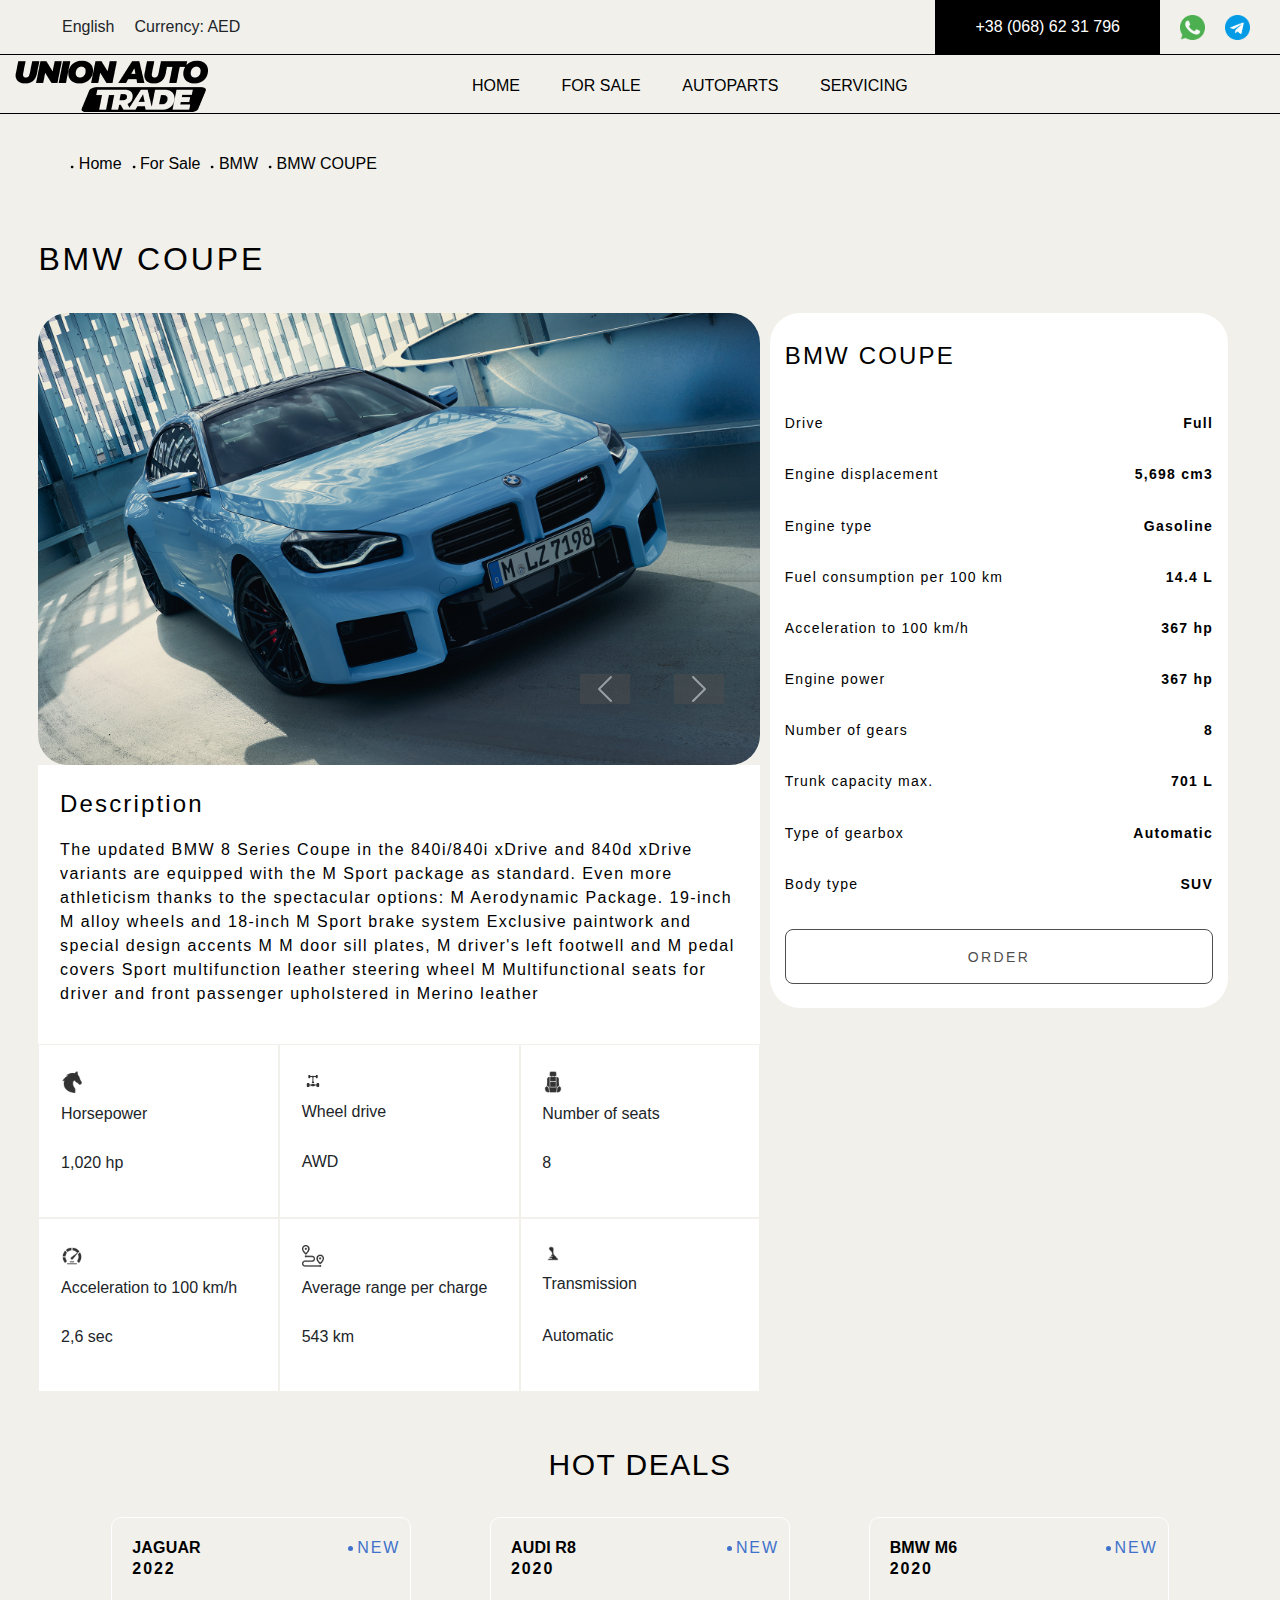
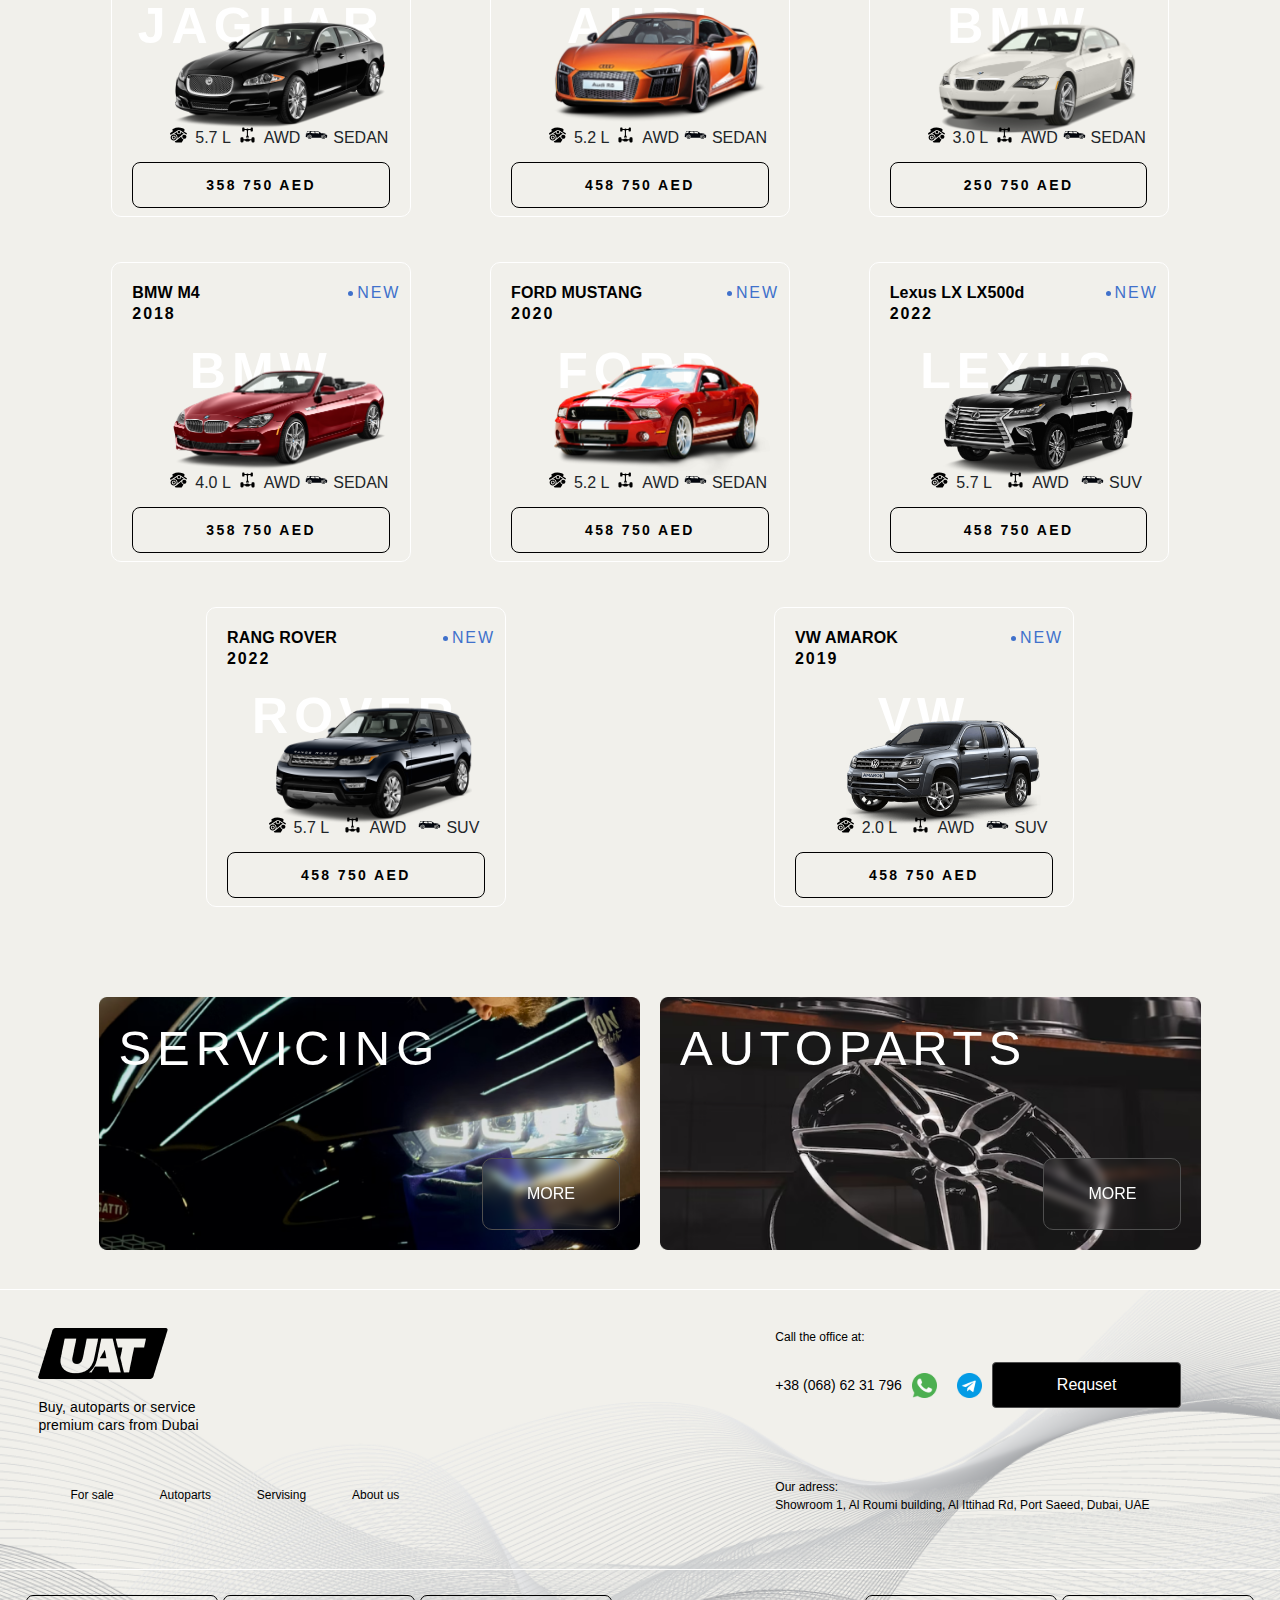
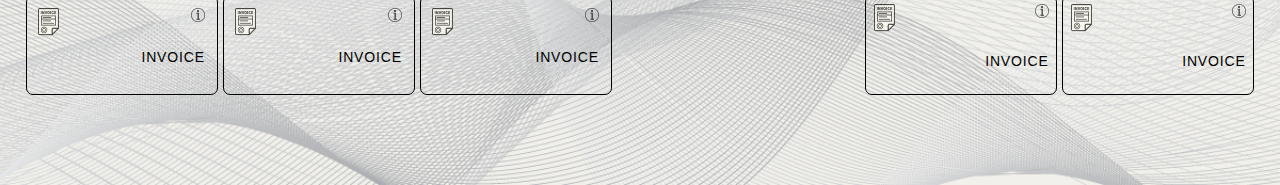
==== bmw.html @ 7f2b068b "app" ====
<!DOCTYPE html>
<html lang="en">
  <head>
    <meta charset="UTF-8" />
    <meta name="viewport" content="width=device-width, initial-scale=1.0" />
    <title>Document</title>
    <link rel="stylesheet" href="./css/main.css" />
    <link rel="stylesheet" href="./bootstrap-5.0.2-dist/css/bootstrap.css" />
  </head>
  <body class="body_main">
    <header class="header">
      <div class="header_custom">
        <ul class="header_custom_nav">
          <li class="header_custom_item">English</li>
          <li class="header_custom_item">Currency: AED</li>
        </ul>
        <div class="header_custom_contact">
          <p class="custom_contact_number">+38 (068) 62 31 796</p>

          <img
            class="header_logo_whatsap"
            src="./image/main_baner/whatsapp_icon.svg"
            alt="WhatsAPP_logo"
          />
          <img
            class="header_logo_telegram"
            src="./image/main_baner/telegram_icon.svg"
            alt="Telegram_logo"
          />
        </div>
      </div>
      <div class="header_page">
        <nav class="navbar navbar-expand-lg navbar-light">
          <div class="container-fluid">
            <button
              class="navbar-toggler"
              type="button"
              data-bs-toggle="collapse"
              data-bs-target="#navbarTogglerDemo03"
              aria-controls="navbarTogglerDemo03"
              aria-expanded="false"
              aria-label="Переключатель навигации"
            >
              <span class="navbar-toggler-icon"></span>
            </button>
            <a class="navbar-brand" href="#"
              ><img src="./image/header_second/uat trade 2 3.png" alt=""
            /></a>
            <div class="collapse navbar-collapse" id="navbarTogglerDemo03">
              <ul class="navbar-nav me-auto mb-2 mb-lg-0">
                <li class="nav-item">
                  <a class="nav-link" href="./index.html">HOME</a>
                </li>
                <li class="nav-item">
                  <a class="nav-link" href="./for_sale.html">FOR SALE</a>
                </li>
                <li class="nav-item">
                  <a class="nav-link" href="./car_parts.html">AUTOPARTS</a>
                </li>
                <li class="nav-item">
                  <a class="nav-link" href="./servising.html">SERVICING</a>
                </li>
              </ul>
            </div>
          </div>
        </nav>
      </div>
    </header>
    <main class="main_goods_card">
      <section class="goods_card">
        <ul class="goods_card_nav">
          <li class="goods_card_nav_item">
            <a class="goods_card_nav_link" href="./index.html">Home</a>
          </li>
          <li class="goods_card_nav_item">
            <a class="goods_card_nav_link" href="./for_sale.html">For Sale</a>
          </li>
          <li class="goods_card_nav_item">
            <a class="goods_card_nav_link" href="./bmw.html">BMW</a>
          </li>
          <li class="goods_card_nav_item">
            <a class="goods_card_nav_link" href="./bmw.html">BMW COUPE</a>
          </li>
        </ul>
        <p class="goods_card_title">BMW COUPE</p>

        <div class="goods_card_box">
          <div class="goods_card_car">
            <div>
              <div
                id="carouselExampleFade"
                class="carousel slide carousel-fade"
                data-bs-ride="carousel"
              >
                <div class="carousel-inner">
                  <div class="carousel-item active">
                    <img
                      src="./image/second_page/bmw1.jpg"
                      class="d-block w-100 r-30"
                      alt="..."
                    />
                  </div>
                  <div class="carousel-item">
                    <img
                      src="./image/second_page/bmw2.jpg"
                      class="d-block w-100 r-30"
                      alt="..."
                    />
                  </div>
                  <div class="carousel-item">
                    <img
                      src="./image/second_page/bmw3.jpg"
                      class="d-block w-100 r-30"
                      alt="..."
                    />
                  </div>
                </div>
                <button
                  class="carousel-control-prev"
                  type="button"
                  data-bs-target="#carouselExampleFade"
                  data-bs-slide="prev"
                >
                  <span
                    class="carousel-control-prev-icon"
                    aria-hidden="true"
                  ></span>
                  <span class="visually-hidden">Предыдущий</span>
                </button>
                <button
                  class="carousel-control-next"
                  type="button"
                  data-bs-target="#carouselExampleFade"
                  data-bs-slide="next"
                >
                  <span
                    class="carousel-control-next-icon"
                    aria-hidden="true"
                  ></span>
                  <span class="visually-hidden">Следующий</span>
                </button>
              </div>
              <!--  -->
              <!--  -->
              <!-- <img
                class="car_baner"
                src="./image/second_page/lexus_sec_pege.png"
                alt="" -->

              <!--  -->
              <!--  -->
            </div>

            <div class="car_baner_box">
              <div class="car_box_description">
                <p class="car_box_title">Description</p>
                <p class="car_box_text">
                  The updated BMW 8 Series Coupe in the 840i/840i xDrive and
                  840d xDrive variants are equipped with the M Sport package as
                  standard. Even more athleticism thanks to the spectacular
                  options: M Aerodynamic Package. 19-inch M alloy wheels and
                  18-inch M Sport brake system Exclusive paintwork and special
                  design accents M M door sill plates, M driver's left footwell
                  and M pedal covers Sport multifunction leather steering wheel
                  M Multifunctional seats for driver and front passenger
                  upholstered in Merino leather
                </p>
              </div>
              <div class="car_box_characteristic">
                <div class="car_box_item">
                  <img
                    class="box_item_symbol"
                    src="./image/second_page/1.svg"
                    alt=""
                  />
                  <p class="box_item_title">Horsepower</p>
                  <p class="box_item_value">1,020 hp</p>
                </div>
                <div class="car_box_item">
                  <img
                    class="box_item_symbol"
                    src="./image/second_page/6.svg"
                    alt=""
                  />
                  <p class="box_item_title">Wheel drive</p>
                  <p class="box_item_value">AWD</p>
                </div>
                <div class="car_box_item">
                  <img
                    class="box_item_symbol"
                    src="./image/second_page/2.svg"
                    alt=""
                  />
                  <p class="box_item_title">Number of seats</p>
                  <p class="box_item_value">8</p>
                </div>
                <div class="car_box_item">
                  <img
                    class="box_item_symbol"
                    src="./image/second_page/5.svg"
                    alt=""
                  />
                  <p class="box_item_title">Acceleration to 100 km/h</p>
                  <p class="box_item_value">2,6 sec</p>
                </div>
                <div class="car_box_item">
                  <img
                    class="box_item_symbol"
                    src="./image/second_page/3.svg"
                    alt=""
                  />
                  <p class="box_item_title">Average range per charge</p>
                  <p class="box_item_value">543 km</p>
                </div>
                <div class="car_box_item">
                  <img
                    class="box_item_symbol"
                    src="./image/second_page/4.svg"
                    alt=""
                  />
                  <p class="box_item_title">Transmission</p>
                  <p class="box_item_value">Automatic</p>
                </div>
              </div>
            </div>
          </div>
          <div class="card_car_char_list">
            <p class="char_list_title">BMW COUPE</p>
            <div class="char_list_value">
              <p class="value_title">Drive<span class="value_q">Full</span></p>
              <p class="value_title">
                Engine displacement<span class="value_q">5,698 cm3</span>
              </p>
              <p class="value_title">
                Engine type<span class="value_q">Gasoline</span>
              </p>
              <p class="value_title">
                Fuel consumption per 100 km<span class="value_q">14.4 L</span>
              </p>
              <p class="value_title">
                Acceleration to 100 km/h<span class="value_q">367 hp</span>
              </p>
              <p class="value_title">
                Engine power<span class="value_q">367 hp</span>
              </p>
              <p class="value_title">
                Number of gears<span class="value_q">8</span>
              </p>
              <p class="value_title">
                Trunk capacity max.<span class="value_q">701 L</span>
              </p>
              <p class="value_title">
                Type of gearbox<span class="value_q">Automatic </span>
              </p>
              <p class="value_title">
                Body type<span class="value_q">SUV</span>
              </p>
            </div>
            <a class="char_list_btn" href="">ORDER</a>
          </div>
        </div>
      </section>
      <section name="hot_deals" class="hot_deals">
        <p class="hot_deals_title">HOT DEALS</p>
        <div class="hot_deals_box">
          <!--  -->
          <div class="hot_deals_card">
            <p class="hot_deals_card_title">JAGUAR</p>
            <p class="hot_deals_card_year">2022</p>
            <p class="hot_deals_card_brand">JAGUAR</p>
            <img
              class="hot_deals_img"
              src="./image/hot_deals/jaguar.png"
              alt=""
            />
            <ul class="hot_deals_char">
              <li class="hot_deals_char_item1">5.7 L</li>
              <li class="hot_deals_char_item2">AWD</li>
              <li class="hot_deals_char_item3">SEDAN</li>
            </ul>
            <a class="hot_deals_btn" href="">358 750 AED</a>

            <div class="hot_deals_condition">
              <img
                class="hot_deals_cond_logo"
                src="./image/hot_deals/logo.svg"
                alt=""
              />
              <p class="hot_deals_cond_title">NEW</p>
            </div>
          </div>
          <!--  -->
          <div class="hot_deals_card">
            <p class="hot_deals_card_title">AUDI R8</p>
            <p class="hot_deals_card_year">2020</p>
            <p class="hot_deals_card_brand">AUDI</p>
            <img
              class="hot_deals_img"
              src="./image/hot_deals/audi-r8.png"
              alt=""
            />
            <ul class="hot_deals_char">
              <li class="hot_deals_char_item1">5.2 L</li>
              <li class="hot_deals_char_item2">AWD</li>
              <li class="hot_deals_char_item3">SEDAN</li>
            </ul>
            <a class="hot_deals_btn" href="./card_audi.html">458 750 AED</a>

            <div class="hot_deals_condition">
              <img
                class="hot_deals_cond_logo"
                src="./image/hot_deals/logo.svg"
                alt=""
              />
              <p class="hot_deals_cond_title">NEW</p>
            </div>
          </div>
          <!--  -->
          <div class="hot_deals_card">
            <p class="hot_deals_card_title">BMW M6</p>
            <p class="hot_deals_card_year">2020</p>
            <p class="hot_deals_card_brand">BMW</p>
            <img
              class="hot_deals_img"
              src="./image/hot_deals/BMW-6.png"
              alt=""
            />
            <ul class="hot_deals_char">
              <li class="hot_deals_char_item1">3.0 L</li>
              <li class="hot_deals_char_item2">AWD</li>
              <li class="hot_deals_char_item3">SEDAN</li>
            </ul>
            <a class="hot_deals_btn" href="">250 750 AED</a>

            <div class="hot_deals_condition">
              <img
                class="hot_deals_cond_logo"
                src="./image/hot_deals/logo.svg"
                alt=""
              />
              <p class="hot_deals_cond_title">NEW</p>
            </div>
          </div>
          <!--  -->
          <div class="hot_deals_card">
            <p class="hot_deals_card_title">BMW M4</p>
            <p class="hot_deals_card_year">2018</p>
            <p class="hot_deals_card_brand">BMW</p>
            <img
              class="hot_deals_img"
              src="./image/hot_deals/BMW m4.png"
              alt=""
            />
            <ul class="hot_deals_char">
              <li class="hot_deals_char_item1">4.0 L</li>
              <li class="hot_deals_char_item2">AWD</li>
              <li class="hot_deals_char_item3">SEDAN</li>
            </ul>
            <a class="hot_deals_btn" href="">358 750 AED</a>

            <div class="hot_deals_condition">
              <img
                class="hot_deals_cond_logo"
                src="./image/hot_deals/logo.svg"
                alt=""
              />
              <p class="hot_deals_cond_title">NEW</p>
            </div>
          </div>
          <!--  -->
          <div class="hot_deals_card">
            <p class="hot_deals_card_title">FORD MUSTANG</p>
            <p class="hot_deals_card_year">2020</p>
            <p class="hot_deals_card_brand">FORD</p>
            <img
              class="hot_deals_img"
              src="./image/hot_deals/MUSTANG.png"
              alt=""
            />
            <ul class="hot_deals_char">
              <li class="hot_deals_char_item1">5.2 L</li>
              <li class="hot_deals_char_item2">AWD</li>
              <li class="hot_deals_char_item3">SEDAN</li>
            </ul>
            <a class="hot_deals_btn" href="">458 750 AED</a>

            <div class="hot_deals_condition">
              <img
                class="hot_deals_cond_logo"
                src="./image/hot_deals/logo.svg"
                alt=""
              />
              <p class="hot_deals_cond_title">NEW</p>
            </div>
          </div>
          <!--  -->
          <div class="hot_deals_card">
            <p class="hot_deals_card_title">Lexus LX LX500d</p>
            <p class="hot_deals_card_year">2022</p>
            <p class="hot_deals_card_brand">LEXUS</p>
            <img
              class="hot_deals_img"
              src="./image/hot_deals/LEXUS.png"
              alt=""
            />
            <ul class="hot_deals_char">
              <li class="hot_deals_char_item1">5.7 L</li>
              <li class="hot_deals_char_item2">AWD</li>
              <li class="hot_deals_char_item3">SUV</li>
            </ul>
            <a class="hot_deals_btn" href="/card_lexus.html">458 750 AED</a>

            <div class="hot_deals_condition">
              <img
                class="hot_deals_cond_logo"
                src="./image/hot_deals/logo.svg"
                alt=""
              />
              <p class="hot_deals_cond_title">NEW</p>
            </div>
          </div>
          <!--  -->
          <div class="hot_deals_card">
            <p class="hot_deals_card_title">RANG ROVER</p>
            <p class="hot_deals_card_year">2022</p>
            <p class="hot_deals_card_brand">ROVER</p>
            <img
              class="hot_deals_img"
              src="./image/hot_deals/REN2.png"
              alt=""
            />
            <ul class="hot_deals_char">
              <li class="hot_deals_char_item1">5.7 L</li>
              <li class="hot_deals_char_item2">AWD</li>
              <li class="hot_deals_char_item3">SUV</li>
            </ul>
            <a class="hot_deals_btn" href="">458 750 AED</a>

            <div class="hot_deals_condition">
              <img
                class="hot_deals_cond_logo"
                src="./image/hot_deals/logo.svg"
                alt=""
              />
              <p class="hot_deals_cond_title">NEW</p>
            </div>
          </div>
          <!--  -->
          <div class="hot_deals_card">
            <p class="hot_deals_card_title">VW AMAROK</p>
            <p class="hot_deals_card_year">2019</p>
            <p class="hot_deals_card_brand">VW</p>
            <img
              class="hot_deals_img"
              src="./image/hot_deals/aMAROK.png"
              alt=""
            />
            <ul class="hot_deals_char">
              <li class="hot_deals_char_item1">2.0 L</li>
              <li class="hot_deals_char_item2">AWD</li>
              <li class="hot_deals_char_item3">SUV</li>
            </ul>
            <a class="hot_deals_btn" href="">458 750 AED</a>

            <div class="hot_deals_condition">
              <img
                class="hot_deals_cond_logo"
                src="./image/hot_deals/logo.svg"
                alt=""
              />
              <p class="hot_deals_cond_title">NEW</p>
            </div>
          </div>
        </div>
      </section>

      <!--  -->
      <!--  -->

      <section class="second_baner">
        <div class="second_baner_card">
          <p class="second_baner_card_text">SERVICING</p>
          <a class="second_baner_card_btn" href="./servising.html">MORE</a>
          <img
            class="second_baner_card_img"
            src="./image/Second_section/light.png"
            alt=""
          />
        </div>
        <div class="second_baner_card">
          <p class="second_baner_card_text">AUTOPARTS</p>
          <a class="second_baner_card_btn" href="./car_parts.html">MORE</a>
          <img
            class="second_baner_card_img"
            src="./image/Second_section/wheel.png"
            alt=""
          />
        </div>
      </section>
    </main>
    <footer class="footer_dubl">
      <div class="footer_information">
        <div class="footer_information_nav">
          <img
            class="footer_information_logo"
            src="./image/footer/uat trade 2 3.png"
            alt=""
          />
          <p class="footer_information_desc">
            Buy, autoparts or service <br />premium cars from Dubai
          </p>
          <ul class="footer_information_nav">
            <li class="footer_nav_item">
              <a href="./for_sale.html"> For sale</a>
            </li>
            <li class="footer_nav_item">
              <a href="./car_parts.html">Autoparts</a>
            </li>
            <li class="footer_nav_item">
              <a href="./servising.html">Servising</a>
            </li>
            <li class="footer_nav_item"><a href="./index.html">About us</a></li>
          </ul>
        </div>
        <div class="footer_contact">
          <p class="footer_contact_text">Call the office at:</p>
          <div class="footer_custom_contact">
            <p class="footer_contact_number">+38 (068) 62 31 796</p>
            <img
              class="footer_logo_whatsap"
              src="./image/main_baner/whatsapp_icon.svg"
              alt="WhatsAPP_logo"
            />
            <img
              class="footer_logo_telegram"
              src="./image/main_baner/telegram_icon.svg"
              alt="Telegram_logo"
            />
            <div class="form_register_footer">
              <button
                type="button"
                class="btn btn-primary"
                data-bs-toggle="modal"
                data-bs-target="#exampleModal"
                data-bs-whatever="@fat"
                class="card_nav_btn"
              >
                Requset
              </button>

              <div
                class="modal fade"
                id="exampleModal"
                tabindex="-1"
                aria-labelledby="exampleModalLabel"
                aria-hidden="true"
              >
                <div class="modal-dialog">
                  <div class="modal-content">
                    <div class="modal-header">
                      <h5 class="modal-title" id="exampleModalLabel">
                        <img src="./image/footer/uat trade 2 3.png" alt="" />
                      </h5>
                      <button
                        type="button"
                        class="btn-close"
                        data-bs-dismiss="modal"
                        aria-label="Закрыть"
                      ></button>
                    </div>
                    <!--  -->
                    <div class="modal-body">
                      <!--  -->
                      <form class="form_valid">
                        <input
                          class="input"
                          type="text"
                          placeholder="Name"
                          required
                          pattern="^[а-яА-Я]+$"
                        />
                        <input
                          class="input"
                          type="text"
                          placeholder="+380__ __ __ ___"
                          required
                          pattern="^\+380\d{9}$"
                        />

                        <input
                          type="email"
                          placeholder="Enter email address"
                          minlength="6"
                          maxlength="26"
                          pattern="^[^@]+@[^@]+\.[^@]+$"
                          required
                        />

                        <button class="input_btn">Request</button>
                      </form>
                      <!--  -->
                    </div>
                  </div>
                </div>
              </div>
            </div>
          </div>
          <p class="footer_contact_addres">
            Our adress: <br />
            Showroom 1, Al Roumi building, Al Ittihad Rd, Port Saeed, Dubai, UAE
          </p>
        </div>
      </div>
      <div class="footer_card_box">
        <div class="footer_card_payment">
          <div class="footer_card">
            <div class="footer_logo_box">
              <img
                class="footer_invoice_logo"
                src="./image/footer/image 7.png"
                alt=""
              />
              <img
                class="footer_info_logo"
                src="./image/footer/image 10.png"
                alt=""
              />
            </div>
            <p class="footer_card_title">INVOICE</p>
          </div>
          <div class="footer_card">
            <div class="footer_logo_box">
              <img
                class="footer_invoice_logo"
                src="./image/footer/image 7.png"
                alt=""
              />
              <img
                class="footer_info_logo"
                src="./image/footer/image 10.png"
                alt=""
              />
            </div>
            <p class="footer_card_title">INVOICE</p>
          </div>
          <div class="footer_card">
            <div class="footer_logo_box">
              <img
                class="footer_invoice_logo"
                src="./image/footer/image 7.png"
                alt=""
              />
              <img
                class="footer_info_logo"
                src="./image/footer/image 10.png"
                alt=""
              />
            </div>
            <p class="footer_card_title">INVOICE</p>
          </div>
        </div>
        <!--  -->
        <!--  -->
        <div class="footer_card_app">
          <!--  -->
          <!--  -->
          <div class="footer_card">
            <div class="footer_logo_box">
              <img
                class="footer_invoice_logo"
                src="./image/footer/image 7.png"
                alt=""
              />
              <img
                class="footer_info_logo"
                src="./image/footer/image 10.png"
                alt=""
              />
            </div>
            <p class="footer_card_title">INVOICE</p>
          </div>
          <!--  -->
          <!--  -->
          <div class="footer_card">
            <div class="footer_logo_box">
              <img
                class="footer_invoice_logo"
                src="./image/footer/image 7.png"
                alt=""
              />
              <img
                title="ghhhh"
                class="footer_info_logo"
                src="./image/footer/image 10.png"
                alt=""
              />
            </div>
            <p class="footer_card_title">INVOICE</p>
          </div>
          <!--  -->
        </div>
      </div>
    </footer>

    <script src="./bootstrap-5.0.2-dist/js/bootstrap.js"></script>
  </body>
</html>
---- css/main.css ----
@charset "UTF-8";
@import url("https://fonts.cdnfonts.com/css/eurostile-extended");
* {
  list-style: none;
  padding: 0;
  margin: 0;
  box-sizing: border-box !important;
  list-style-type: none !important;
  text-decoration: none !important;
}

.choose_type_body:hover {
  background-color: #4071cb;
}
.choose_type_body:hover .choose_type_brand {
  background-color: white;
}

.choose_type_brand:hover {
  background-color: #4071cb;
}
.choose_type_brand:hover .choose_type_body {
  background-color: white;
}

.other_conditions .accordion {
  width: 100vw;
}
.other_conditions .accordion-item {
  -webkit-backdrop-filter: blur(4px);
          backdrop-filter: blur(4px);
  background-color: rgba(255, 255, 255, 0.01);
  border: 1px solid #4f4f4f;
}
.other_conditions .accordion-button:not(.collapsed) {
  color: white;
  -webkit-backdrop-filter: blur(4px);
          backdrop-filter: blur(4px);
  background-color: rgba(87, 83, 83, 0.01);
  box-shadow: none;
}
.other_conditions .accordion-button {
  position: relative;
  display: flex;
  align-items: center;
  width: 100%;
  padding: 1rem 1.25rem;
  font-size: 1rem;
  color: white;
  text-align: center;
  -webkit-backdrop-filter: blur(4px);
          backdrop-filter: blur(4px);
  background-color: rgba(81, 80, 75, 0.1);
  border: 0;
}
.other_conditions .accordion-body {
  color: white;
  text-align: left;
}

.acordeon_filter_for_sale .accordion {
  width: 100vw;
}
.acordeon_filter_for_sale .accordion-item {
  -webkit-backdrop-filter: blur(4px);
          backdrop-filter: blur(4px);
  background-color: rgba(255, 255, 255, 0.01);
  border: 1px solid #4f4f4f;
}
.acordeon_filter_for_sale .accordion-button:not(.collapsed) {
  color: black;
  -webkit-backdrop-filter: blur(4px);
          backdrop-filter: blur(4px);
  background-color: rgba(87, 83, 83, 0.01);
  box-shadow: none;
}
.acordeon_filter_for_sale .accordion-button {
  position: relative;
  display: flex;
  align-items: center;
  width: 100%;
  padding: 1rem 1.25rem;
  font-size: 1rem;
  color: black;
  text-align: center;
  -webkit-backdrop-filter: blur(4px);
          backdrop-filter: blur(4px);
  background-color: rgba(81, 80, 75, 0.1);
  border: 0;
}
.acordeon_filter_for_sale .accordion-body {
  color: black;
  text-align: left;
}

.main_goods_card .r-30 {
  border-radius: 30px;
}
.main_goods_card .carousel-control-prev {
  top: 80%;
  left: 75%;
  width: 50px;
  height: 30px;
  background: #4f4f4f;
  opacity: 0.5;
}
.main_goods_card .carousel-control-next {
  top: 80%;
  right: 5%;
  width: 50px;
  height: 30px;
  background: #4f4f4f;
  opacity: 0.5;
}

.form_register .form_valid, .form_register_footer .form_valid {
  display: flex;
  flex-direction: column;
  align-items: end;
}
.form_register .form_valid .input_btn, .form_register_footer .form_valid .input_btn {
  cursor: pointer;
  border: 1px solid black;
  border-radius: 10px;
  color: white;
  -webkit-backdrop-filter: blur(4px);
          backdrop-filter: blur(4px);
  background-color: rgba(255, 255, 255, 0.01);
  padding: 10px 25px;
}
.form_register .form_valid input, .form_register_footer .form_valid input {
  width: 100%;
  outline: none;
  margin: 10px 0;
  border: 1px solid black !important;
  border-radius: 10px;
  padding: 20px 0px 20px 25px;
  font-style: "Eurostile Extended", sans-serif !important;
}
.form_register .form_valid input:focus, .form_register_footer .form_valid input:focus {
  box-shadow: 0 10px 10px -10px, 0 10px 10px -10px black;
}
.form_register .form_valid input:valid, .form_register_footer .form_valid input:valid {
  border: 2px solid green !important;
}
.form_register .form_valid input:focus:invalid, .form_register_footer .form_valid input:focus:invalid {
  border: 2px solid #e30a17 !important;
}
.form_register .modal-title, .form_register_footer .modal-title {
  color: white;
}
.form_register .btn, .form_register_footer .btn {
  color: black !important;
  background-color: #f1f0eb !important;
  border: 1px solid transparent;
}
.form_register .btn-primary, .form_register_footer .btn-primary {
  color: black !important;
  -webkit-backdrop-filter: blur(6px) !important;
          backdrop-filter: blur(6px) !important;
  background-color: rgba(153, 149, 127, 0.2) !important;
  border-color: black;
  border: 1px solid #4f4f4f !important;
  padding: 10px 30px !important;
}
.form_register .btn-close, .form_register_footer .btn-close {
  box-sizing: content-box;
  width: 1em;
  height: 1em;
  padding: 0.25em 0.25em;
  color: white !important;
  border: 0;
  border-radius: 0.25rem;
  opacity: 1;
}
.form_register .modal-content, .form_register_footer .modal-content {
  display: flex;
  flex-direction: column;
  width: 100%;
  -webkit-backdrop-filter: blur(4px) !important;
          backdrop-filter: blur(4px) !important;
  background-color: rgba(81, 80, 75, 0.2) !important;
  border: 1px solid rgba(0, 0, 0, 0.2);
  border-radius: 30px;
}

.form_register_footer .btn {
  color: white !important;
  background-color: black !important;
}
.form_register_footer .btn-primary {
  color: white !important;
  padding: 10px 5vw !important;
}

.body_main {
  display: grid;
  grid-template-columns: 1fr;
  background-color: #f1f0eb;
  font-family: "Eurostile Extended", sans-serif !important;
  overflow-x: hidden !important;
}

.main_page, .main_page_sale {
  display: grid;
  grid-template-rows: 116px auto;
  color: white;
  background-image: url(../image/main_baner/bg_mai_section.png);
  background-repeat: no-repeat;
  background-size: cover;
  background-position: center;
  width: 100%;
  height: 98vh;
  border-radius: 0 0 30px 30px;
  overflow-x: hidden;
  overflow-y: hidden;
}
.main_page .main_baner, .main_page_sale .main_baner {
  display: flex;
  flex-direction: column;
  justify-content: space-between;
  width: 100vw;
  padding: 117px 50px 0 50px;
  position: relative;
}
.main_page .main_baner .main_baner_title, .main_page_sale .main_baner .main_baner_title {
  font-weight: 800;
  font-size: 49px;
  letter-spacing: 0.05em;
  color: white;
}
.main_page .main_baner .main_baner_desc, .main_page_sale .main_baner .main_baner_desc {
  font-weight: 500;
  font-size: 49px;
  letter-spacing: 0.05em;
  color: white;
}
.main_page .main_baner .box, .main_page_sale .main_baner .box {
  align-self: center;
  position: absolute;
  bottom: -20px;
}
.main_page .main_baner .box .main_baner_box, .main_page_sale .main_baner .box .main_baner_box {
  width: 364px;
  position: relative;
}
.main_page .main_baner .box .main_baner_box .baner_logo_text, .main_page_sale .main_baner .box .main_baner_box .baner_logo_text {
  position: absolute;
  bottom: 5px;
  right: 140px;
  font-weight: 700;
  font-size: 18px;
  letter-spacing: 0.01em;
  color: black;
}

@media (max-width: 999px) {
  .main_page, .main_page_sale {
    height: 98vh;
    width: 100vw;
  }
  .main_page .main_baner, .main_page_sale .main_baner {
    padding: 50px 10px 0 10px;
  }
  .main_page .main_baner .main_baner_title, .main_page_sale .main_baner .main_baner_title {
    font-size: 40px;
    text-align: center;
    z-index: -1;
  }
  .main_page .main_baner .main_baner_desc, .main_page_sale .main_baner .main_baner_desc {
    font-size: 40px;
    text-align: center;
  }
  .main_page .main_baner .box, .main_page_sale .main_baner .box {
    align-self: center;
    position: absolute;
    bottom: -20px;
  }
  .main_page .main_baner .box .main_baner_box, .main_page_sale .main_baner .box .main_baner_box {
    width: 300px;
    transform: translateX(-10%);
  }
  .main_page .main_baner .box .main_baner_box .baner_logo_text, .main_page_sale .main_baner .box .main_baner_box .baner_logo_text {
    right: 67px;
  }
}
@media (max-width: 606px) {
  .main_page, .main_page_sale {
    height: 98vh;
  }
  .main_page .main_baner, .main_page_sale .main_baner {
    padding: 15vh 20px 0 20px;
  }
  .main_page .main_baner .main_baner_title, .main_page_sale .main_baner .main_baner_title {
    font-size: 40px;
    text-align: center;
    z-index: -1;
    color: rgb(99, 247, 1);
  }
  .main_page .main_baner .main_baner_desc, .main_page_sale .main_baner .main_baner_desc {
    font-size: 30px;
    text-align: center;
    font-weight: 600;
    color: rgb(99, 247, 1);
  }
  .main_page .main_baner .box, .main_page_sale .main_baner .box {
    align-self: center;
    position: absolute;
    bottom: -20px;
  }
  .main_page .main_baner .box .main_baner_box, .main_page_sale .main_baner .box .main_baner_box {
    width: 300px;
    transform: translateX(-10%);
  }
  .main_page .main_baner .box .main_baner_box .baner_logo_text, .main_page_sale .main_baner .box .main_baner_box .baner_logo_text {
    right: 67px;
  }
}
.second_baner {
  width: 100%;
  display: grid;
  justify-self: center;
  grid-template-columns: 50% 50%;
  gap: 0 20px;
  padding: 0 5%;
  margin-top: 50px;
}
.second_baner .second_baner_card {
  position: relative;
  height: -moz-fit-content;
  height: fit-content;
}
.second_baner .second_baner_card .second_baner_card_text {
  position: absolute;
  font-weight: 400;
  font-size: 49px;
  letter-spacing: 0.12em;
  color: white;
  top: 20px;
  left: 20px;
  line-height: 130%;
}
.second_baner .second_baner_card .second_baner_card_btn {
  position: absolute;
  bottom: 20px;
  right: 20px;
  border: 1px solid #4f4f4f;
  border-radius: 10px;
  padding: 10px;
  padding: 23px 44px;
  -webkit-backdrop-filter: blur(4px);
          backdrop-filter: blur(4px);
  background-color: rgba(255, 255, 255, 0.01);
  color: white;
  text-decoration: none;
}
.second_baner .second_baner_card .second_baner_card_mobile {
  width: 100%;
}
.second_baner .second_baner_card .second_baner_card_img {
  width: 100%;
}
.second_baner .second_baner_card_box .second_baner_card {
  margin-bottom: 15px;
}

@media (max-width: 999px) {
  .second_baner .second_baner_card {
    position: relative;
    height: -moz-fit-content;
    height: fit-content;
    margin-bottom: 10px;
  }
  .second_baner .second_baner_card .second_baner_card_text {
    font-size: 20px;
  }
  .second_baner .second_baner_card .second_baner_card_btn {
    padding: 10px 20px;
  }
}
@media (max-width: 607px) {
  .second_baner {
    width: 100%;
    display: grid;
    justify-self: center;
    grid-template-columns: 1fr;
    grid-template-rows: 1fr;
    gap: 0 20px;
    padding: 0;
    margin-top: 10px;
  }
  .second_baner .second_baner_card {
    position: relative;
    height: -moz-fit-content;
    height: fit-content;
    margin-bottom: 10px;
  }
  .second_baner .second_baner_card .second_baner_card_text {
    font-size: 20px;
  }
}
.choose_type {
  display: grid;
  margin-top: 50px;
}
.choose_type .choose_type_title {
  font-weight: 700;
  font-size: 20px;
  letter-spacing: 0.05em;
  color: black;
  letter-spacing: 0.05em;
  text-transform: uppercase;
  text-align: center;
}
.choose_type .choose_type_nav {
  display: grid;
  grid-template-columns: 50% 50%;
  padding: 3%;
  gap: 0;
}
.choose_type .choose_type_nav .choose_type_body {
  border-radius: 10px 0px 0px 10px;
  width: auto;
  height: auto;
  text-align: center;
  font-weight: 400;
  font-size: 16px;
  line-height: 130%;
  background-color: rgb(204, 201, 201);
}
.choose_type .choose_type_nav .choose_type_body:hover {
  background-color: #4071cb;
}
.choose_type .choose_type_nav .choose_type_brand {
  border-radius: 0px 10px 10px 0px;
  width: auto;
  height: auto;
  text-align: center;
  font-weight: 400;
  font-size: 16px;
  line-height: 130%;
  background-color: rgb(204, 201, 201);
  border: 1px solid #4071cb;
}
.choose_type .choose_type_nav .choose_type_brand:hover {
  background-color: #4071cb;
}
.choose_type .choose_type_body_box {
  padding: 3%;
  display: flex;
  flex-wrap: wrap;
  justify-content: space-around;
}
.choose_type .choose_type_body_box .body_type:hover {
  animation: animation_name3 1s, ease, infinite;
  cursor: pointer;
}
.choose_type .choose_type_body_box .body_type .body_type_img {
  width: 100%;
}
.choose_type .choose_type_body_box .body_type .body_type_desc {
  font-weight: 400;
  font-size: 14px;
  letter-spacing: 0.01em;
  color: #4071cb;
  line-height: 130%;
  text-align: center;
}
.choose_type .choose_type_btn {
  border-radius: 8px;
  width: 240px;
  height: auto;
  text-align: center;
  font-weight: 400;
  font-size: 14px;
  line-height: 130%;
  border: 1px solid #4071cb;
  padding: 11px 50px;
  text-align: center;
  justify-self: center;
  letter-spacing: 0.01em;
  color: #4071cb;
  text-decoration: none !important;
}

@media (max-width: 606px) {
  .choose_type {
    display: grid;
    margin-top: 50px;
  }
  .choose_type .choose_type_title {
    font-weight: 400;
    font-size: 18px;
    letter-spacing: 0.05em;
    color: black;
  }
  .choose_type .choose_type_nav {
    padding: 0;
  }
  .choose_type .choose_type_nav .choose_type_body {
    border-radius: 10px 0px 0px 10px;
    width: auto;
    height: auto;
    text-align: center;
    font-weight: 400;
    font-size: 16px;
    line-height: 130%;
    padding: 20px 5vw;
  }
  .choose_type .choose_type_nav .choose_type_brand {
    border-radius: 0px 10px 10px 0px;
    width: auto;
    height: auto;
    text-align: center;
    font-weight: 400;
    font-size: 16px;
    line-height: 130%;
    padding: 20px 5vw;
  }
  .choose_type .choose_type_body_box {
    padding: 0;
    display: flex;
    flex-wrap: wrap;
    justify-content: space-around;
  }
}
.hot_deals {
  display: grid;
  margin-top: 50px;
  padding: 0 3%;
}
.hot_deals .hot_deals_title {
  font-weight: 400;
  font-size: 30px;
  letter-spacing: 0.05em;
  color: black;
  text-align: center;
  margin-bottom: 30px;
}
.hot_deals .hot_deals_box {
  display: flex;
  flex-wrap: wrap;
  justify-content: space-around;
  gap: 5px;
}
.hot_deals .hot_deals_box .hot_deals_card:hover {
  background-color: white;
}
.hot_deals .hot_deals_box .hot_deals_card:hover .hot_deals_card_brand {
  color: black;
}
@media (min-width: 607px) and (max-width: 998px) {
  .hot_deals {
    margin-top: 30px;
    padding: 0;
  }
}
@media (max-width: 606px) {
  .hot_deals {
    margin-top: 20px;
  }
}
.hot_deals {
  display: grid;
  margin-top: 50px;
  padding: 0 3%;
}
.hot_deals .hot_deals_title {
  font-weight: 400;
  font-size: 30px;
  letter-spacing: 0.05em;
  color: black;
  text-align: center;
  margin-bottom: 30px;
}
.hot_deals .hot_deals_box {
  display: flex;
  flex-wrap: wrap;
  justify-content: space-around;
  gap: 5px;
}
.hot_deals .hot_deals_box .hot_deals_card:hover {
  background-color: white;
}
.hot_deals .hot_deals_box .hot_deals_card:hover .hot_deals_card_brand {
  color: black;
}
@media (min-width: 607px) and (max-width: 998px) {
  .hot_deals {
    margin-top: 30px;
    padding: 0;
  }
}
@media (max-width: 606px) {
  .hot_deals {
    margin-top: 20px;
  }
}
.buyer_conditions {
  display: grid;
  padding: 0 3%;
}
.buyer_conditions .buyer_conditions_title {
  font-weight: 400;
  font-size: 30px;
  letter-spacing: 0.05em;
  color: black;
  line-height: 145%;
  text-transform: uppercase;
  margin-bottom: 20px;
}
.buyer_conditions .buyer_conditions_box {
  display: grid;
  grid-template-columns: 1.5fr 0.7fr 0.8fr 0.7fr 1.3fr;
  grid-template-rows: 250px 250px;
  gap: 5px 5px;
  grid-template-areas: "buyer_conditions_card1 buyer_conditions_card2 buyer_conditions_card2 buyer_conditions_card2 buyer_conditions_card3" "buyer_conditions_card4 buyer_conditions_card4 buyer_conditions_card5 buyer_conditions_card5 buyer_conditions_card5";
}
.buyer_conditions .buyer_conditions_box .buyer_conditions_card1 {
  grid-area: buyer_conditions_card1;
}
.buyer_conditions .buyer_conditions_box .buyer_conditions_card2 {
  grid-area: buyer_conditions_card2;
}
.buyer_conditions .buyer_conditions_box .buyer_conditions_card3 {
  grid-area: buyer_conditions_card3;
}
.buyer_conditions .buyer_conditions_box .buyer_conditions_card4 {
  grid-area: buyer_conditions_card4;
}
.buyer_conditions .buyer_conditions_box .buyer_conditions_card5 {
  grid-area: buyer_conditions_card5;
}
.buyer_conditions .buyer_conditions_box .buyer_conditions_card5 .buyer_conditions_card_nav {
  display: flex;
}
.buyer_conditions .buyer_conditions_box .buyer_conditions_card5 .buyer_conditions_card_nav .card_nav_btn {
  border: 1px solid #4f4f4f;
  border-radius: 8px;
  width: 285px;
  height: 45px;
  text-align: center;
  font-weight: 400;
  font-size: 14px;
  line-height: 130%;
  color: black;
  padding: 14px;
  text-decoration: none !important;
}
.buyer_conditions .buyer_conditions_box .buyer_conditions_card_num {
  font-weight: 800;
  font-size: 32px;
  letter-spacing: 0.01em;
  color: black;
  line-height: 130%;
  margin-bottom: 30px;
}
.buyer_conditions .buyer_conditions_box .buyer_conditions_card_title {
  font-weight: 700;
  font-size: 24px;
  letter-spacing: 0.01em;
  color: black;
  line-height: 130%;
  margin-bottom: 10px;
}
.buyer_conditions .buyer_conditions_box .buyer_conditions_card_desc {
  font-weight: 400;
  font-size: 18px;
  letter-spacing: 0.01em;
  color: black;
  line-height: 130%;
  color: black;
}

@media (max-width: 607px) {
  .buyer_conditions {
    display: grid;
    width: 100%;
    padding: 0;
    margin: 0 auto;
  }
  .buyer_conditions .buyer_conditions_title {
    font-size: 20px;
    margin: 20px 0;
    text-align: center;
  }
  .buyer_conditions .buyer_conditions_box {
    display: grid;
    grid-template-columns: 1fr;
    grid-template-rows: repeat(5, auto);
    gap: 3px 0px;
    align-items: center;
    grid-template-areas: "buyer_conditions_card1" "buyer_conditions_card2" "buyer_conditions_card3" "buyer_conditions_card4 " "buyer_conditions_card5";
  }
  .buyer_conditions .buyer_conditions_box .buyer_conditions_card5 .buyer_conditions_card_nav {
    display: flex;
    flex-direction: column;
    align-items: center;
  }
  .buyer_conditions .buyer_conditions_box .buyer_conditions_card_num {
    margin-bottom: 10px;
    font-size: 18px;
  }
  .buyer_conditions .buyer_conditions_box .buyer_conditions_card_title {
    font-weight: 600;
    font-size: 20px;
    margin-bottom: 5px;
  }
}
.other_conditions {
  background-image: url(../image/conditions/condition_bg.png);
  background-size: cover;
  background-repeat: no-repeat;
  margin: 20px auto;
  width: 95vw;
  height: 98vh;
  background-position: center;
  border-radius: 20px;
  display: flex;
  flex-wrap: wrap;
  justify-content: space-around;
  align-items: end;
}
.other_conditions .other_conditions_mobile {
  display: none;
}
.other_conditions .other_conditions_destop {
  width: 95vw;
  display: flex;
  flex-wrap: wrap;
  justify-content: space-around;
  align-items: end;
}
.other_conditions .other_conditions_destop .other_conditions_box {
  display: flex;
  flex-direction: column;
  justify-content: space-between;
  border-radius: 10px;
  width: 260px;
  height: 250px;
  -webkit-backdrop-filter: blur(1px);
          backdrop-filter: blur(1px);
  background: rgba(255, 255, 255, 0.6);
  padding: 40px 5px;
  gap: 10px;
  margin-bottom: 20px;
  text-align: center;
}
.other_conditions .other_conditions_destop .other_conditions_box .other_conditions_title {
  font-weight: 400;
  font-size: 20px;
  letter-spacing: 0.01em;
  color: black;
  line-height: 130%;
  text-align: center;
}
.other_conditions .other_conditions_destop .other_conditions_box .other_conditions_desc {
  font-weight: 400;
  font-size: 16px;
  letter-spacing: 0.01em;
  color: black;
  line-height: 130%;
}

@media (max-width: 999px) {
  .other_conditions {
    width: 100%;
  }
  .other_conditions .other_conditions_destop {
    display: none !important;
  }
  .other_conditions .other_conditions_mobile {
    display: block !important;
  }
}
.header {
  display: grid;
  grid-template-columns: 1fr;
  grid-template-rows: 54px 60px;
  text-decoration: none !important;
}
.header .header_custom {
  display: flex;
  padding: 0 30px;
  align-items: center;
  justify-content: space-between;
}
.header .header_custom_nav {
  display: flex;
  align-items: center;
  margin-bottom: 0;
}
.header .header_custom_nav .header_custom_item:not(last-child) {
  margin-right: 20px;
}
.header .header_custom_contact {
  display: flex;
  align-items: center;
}
.header .header_custom_contact .custom_contact_number {
  margin-right: 20px;
  margin-bottom: 0 !important;
  text-decoration: none;
  color: white !important;
  background-color: black;
  padding: 15px 40px;
}
.header .header_custom_contact .header_logo_whatsap {
  width: 25px;
  margin-right: 20px;
}
.header .header_custom_contact .header_logo_telegram {
  width: 25px;
}
.header .header_page {
  display: grid;
  grid-template-columns: 201px auto;
  border-bottom: 1px solid #000;
  border-top: 1px solid #000;
}
.header .header_page .nav-link:hover {
  color: red !important;
  font-weight: 500;
}
.header .header_page_logo {
  width: 201px;
  height: 52px;
  padding-left: 30px;
  align-self: center;
}
.header .header_page .header_pege_nav {
  display: flex;
  justify-content: center;
  align-items: center;
}
.header .header_page .header_pege_nav .for_sale_link {
  margin-right: 30px;
  color: #000;
  text-decoration: none;
  font-size: 16px;
}
.header .navbar {
  width: 100vw;
  padding-top: 0px !important;
  justify-content: center;
  padding-bottom: 0 !important;
  margin-right: 5vw;
}
.header .navbar-toggler {
  -webkit-backdrop-filter: blur(4px) !important;
          backdrop-filter: blur(4px) !important;
  background-color: rgba(240, 231, 231, 0.37) !important;
  border: none !important;
}
.header .navbar-nav .nav-link {
  color: #000 !important;
  text-decoration: none !important;
  font-size: 16px !important;
  margin-right: 2vw !important;
}
.header .navbar-brand {
  margin-right: 20vw !important;
}

@media (max-width: 998px) {
  .header {
    display: grid;
    grid-template-columns: 1fr;
    grid-template-rows: 65px;
    height: -moz-fit-content;
    height: fit-content;
  }
  .header .header_custom {
    display: none;
  }
  .header .header_page .container-fluid {
    padding: 0;
  }
  .header .header_page .navbar-collapse {
    padding: 2vw;
    flex-basis: 100%;
    width: 50vw;
    -webkit-backdrop-filter: blur(5px);
            backdrop-filter: blur(5px);
    background-color: rgba(255, 255, 255, 0.01);
    z-index: 4;
  }
  .header .navbar-brand {
    margin-right: 1vw !important;
  }
  .header .navbar {
    width: 100vw;
    padding-top: 0px !important;
    justify-content: center;
    padding-bottom: 0 !important;
    margin-right: 5vw;
  }
}
.main_goods_card {
  display: grid;
  width: 100%;
  padding: 3%;
  justify-self: center;
  text-decoration: none !important;
}
.main_goods_card .goods_card .goods_card_nav {
  width: 100%;
  display: flex;
  justify-content: start;
  align-items: end;
  margin-bottom: 59px;
}
.main_goods_card .goods_card .goods_card_nav .goods_card_nav_link {
  margin-right: 10px;
  color: black;
  text-decoration: none;
}
.main_goods_card .goods_card .goods_card_nav_item::before {
  content: url(../image/second_page/•.svg);
}
.main_goods_card .goods_card .goods_card_title {
  font-weight: 400;
  font-size: 32px;
  letter-spacing: 0.09em;
  color: black;
  margin-bottom: 30px;
}
.main_goods_card .goods_card .goods_card_box {
  display: grid;
  grid-template-columns: 60% 40%;
  gap: 0 10px;
}
.main_goods_card .goods_card .goods_card_box .goods_card_car .car_baner {
  width: 100%;
}
.main_goods_card .goods_card .goods_card_box .car_baner_box {
  width: 100%;
  height: -moz-fit-content;
  height: fit-content;
}
.main_goods_card .goods_card .goods_card_box .car_baner_box .car_box_description {
  background: white;
  border-radius: 0px 0px 0 0px;
  padding: 3%;
}
.main_goods_card .goods_card .goods_card_box .car_baner_box .car_box_description .car_box_title {
  font-weight: 400;
  font-size: 24px;
  letter-spacing: 0.09em;
  color: black;
  text-align: start;
}
.main_goods_card .goods_card .goods_card_box .car_baner_box .car_box_description .car_box_text {
  font-weight: 300;
  font-size: 16px;
  letter-spacing: 0.09em;
  color: black;
  text-align: start;
}
.main_goods_card .goods_card .goods_card_box .car_baner_box .car_box_characteristic {
  display: flex;
  flex-wrap: wrap;
  align-items: center;
  justify-content: center;
  border-radius: 0px 0px 30px 30px;
}
.main_goods_card .goods_card .goods_card_box .car_baner_box .car_box_characteristic .car_box_item {
  background: white;
  border: 1px solid #f1f0eb;
  display: flex;
  flex-direction: column;
  justify-content: space-around;
  padding: 3%;
  width: 33.333%;
  height: 174px;
}
.main_goods_card .goods_card .goods_card_box .car_baner_box .car_box_characteristic .box_item_symbol {
  width: 22px;
}
.main_goods_card .goods_card .goods_card_box .card_car_char_list {
  display: flex;
  flex-direction: column;
  justify-content: space-around;
  border-radius: 30px;
  width: 95%;
  height: 695px;
  background: white;
  padding: 3%;
}
.main_goods_card .goods_card .goods_card_box .card_car_char_list .char_list_title {
  font-weight: 400;
  font-size: 24px;
  letter-spacing: 0.09em;
  color: black;
  margin-bottom: 20px;
}
.main_goods_card .goods_card .goods_card_box .card_car_char_list .char_list_value {
  display: flex;
  flex-direction: column;
  justify-content: space-between;
  height: 495px;
}
.main_goods_card .goods_card .goods_card_box .card_car_char_list .char_list_value .value_title {
  font-weight: 400;
  font-size: 14px;
  letter-spacing: 0.09em;
  color: black;
  display: flex;
  justify-content: space-between;
  line-height: 130%;
}
.main_goods_card .goods_card .goods_card_box .card_car_char_list .char_list_value .value_title .value_q {
  font-weight: bold;
  font-size: 14px;
  letter-spacing: 0.09em;
  color: black;
  line-height: 130%;
  text-align: right;
}
.main_goods_card .goods_card .goods_card_box .card_car_char_list .char_list_btn {
  border: 1px solid #4f4f4f;
  border-radius: 8px;
  padding: 4% 20%;
  font-weight: 400;
  font-size: 14px;
  line-height: 130%;
  letter-spacing: 0.17em;
  color: #4f4f4f;
  text-align: center;
  text-decoration: none !important;
}

@media (max-width: 998px) {
  .main_goods_card {
    display: grid;
    width: 100vw;
    overflow-x: hidden;
    text-decoration: none !important;
  }
  .main_goods_card .r-30 {
    border-radius: 0px;
  }
  .main_goods_card .carousel-control-prev {
    top: 80%;
    left: 75%;
    width: 50px;
    height: 30px;
    background: #4f4f4f;
    opacity: 0.5;
  }
  .main_goods_card .carousel-control-next {
    top: 80%;
    right: 5%;
    width: 50px;
    height: 30px;
    background: #4f4f4f;
    opacity: 0.5;
  }
  .main_goods_card .goods_card .goods_card_box {
    display: grid;
    grid-template-columns: 1fr;
    gap: 0 10px;
  }
  .main_goods_card .goods_card .goods_card_box .car_baner_box .car_box_characteristic .car_box_item {
    display: flex;
    flex-direction: column;
    justify-content: space-around;
    padding: 3%;
    width: 33.333%;
    height: 174px;
  }
  .main_goods_card .goods_card .goods_card_box .car_baner_box .car_box_characteristic .box_item_symbol {
    width: 22px;
  }
  .main_goods_card .goods_card .goods_card_box .card_car_char_list {
    border-radius: 0px;
    width: 100%;
  }
}
@media (max-width: 607px) {
  .main_goods_card {
    display: grid;
    width: 100vw;
    justify-self: center;
    text-decoration: none !important;
    padding: 0;
    margin: 0 auto;
    overflow-x: hidden;
  }
  .main_goods_card .r-30 {
    border-radius: 0px;
  }
  .main_goods_card .carousel-control-prev {
    top: 80%;
    left: 65%;
    width: 50px;
    height: 30px;
    background: #4f4f4f;
    opacity: 0.5;
  }
  .main_goods_card .carousel-control-next {
    top: 80%;
    right: 5%;
    width: 50px;
    height: 30px;
    background: #4f4f4f;
    opacity: 0.5;
  }
  .main_goods_card .goods_card .goods_card_nav {
    font-size: 12px;
    margin: 10px 0 10px 5px;
    padding: 0;
  }
  .main_goods_card .goods_card .goods_card_nav .goods_card_nav_link {
    margin-right: 10px;
    color: black;
    text-decoration: none;
  }
  .main_goods_card .goods_card .goods_card_nav_item::before {
    content: url(../image/second_page/•.svg);
  }
  .main_goods_card .goods_card .goods_card_title {
    font-size: 22px;
  }
  .main_goods_card .goods_card .goods_card_box {
    width: 100%;
    display: grid;
    grid-template-columns: 1fr;
    gap: 0 10px;
  }
  .main_goods_card .goods_card .goods_card_box .car_baner_box {
    width: 100%;
    height: -moz-fit-content;
    height: fit-content;
  }
  .main_goods_card .goods_card .goods_card_box .car_baner_box .car_box_description {
    background: #fff;
    padding: 0;
  }
  .main_goods_card .goods_card .goods_card_box .car_baner_box .car_box_description .car_box_title {
    display: none;
  }
  .main_goods_card .goods_card .goods_card_box .car_baner_box .car_box_description .car_box_text {
    display: none;
  }
  .main_goods_card .goods_card .goods_card_box .car_baner_box .car_box_characteristic {
    display: flex;
    flex-wrap: wrap;
    align-items: center;
    justify-content: center;
    border-radius: 0px 0px 30px 30px;
  }
  .main_goods_card .goods_card .goods_card_box .car_baner_box .car_box_characteristic .car_box_item {
    display: none;
  }
  .main_goods_card .goods_card .goods_card_box .card_car_char_list {
    border-radius: 0px;
    width: 100%;
  }
  .main_goods_card .goods_card .goods_card_box .card_car_char_list .char_list_btn {
    border-radius: 8px;
  }
}
.footer_dubl, .footer {
  border-top: 1px solid white;
  width: 100%;
  display: grid;
  background-image: url(../image/footer/footer.png);
  background-position: center;
  background-size: cover;
}
.footer_dubl .footer_information, .footer .footer_information {
  display: grid;
  grid-template-columns: 30% 60%;
  gap: 5%;
  padding: 3%;
}
.footer_dubl .footer_information .footer_information_nav .footer_information_logo, .footer .footer_information .footer_information_nav .footer_information_logo {
  width: 130px;
  height: 52px;
  margin-bottom: 18px;
}
.footer_dubl .footer_information .footer_information_nav .footer_information_desc, .footer .footer_information .footer_information_nav .footer_information_desc {
  font-weight: 400;
  font-size: 14px;
  line-height: 130%;
  letter-spacing: 0.01em;
  color: black;
  margin-bottom: 47px;
}
.footer_dubl .footer_information .footer_information_nav .footer_information_nav, .footer .footer_information .footer_information_nav .footer_information_nav {
  display: flex;
  align-items: end;
  justify-content: space-between;
}
.footer_dubl .footer_information .footer_information_nav .footer_information_nav .footer_nav_item a, .footer .footer_information .footer_information_nav .footer_information_nav .footer_nav_item a {
  font-weight: 400;
  font-size: 12px;
  color: black;
  text-decoration: none !important;
}
.footer_dubl .footer_information .footer_contact, .footer .footer_information .footer_contact {
  justify-self: end;
}
.footer_dubl .footer_information .footer_contact .footer_contact_text, .footer .footer_information .footer_contact .footer_contact_text {
  font-weight: 300;
  font-size: 12px;
  color: black;
  text-align: start;
  vertical-align: bottom;
}
.footer_dubl .footer_information .footer_contact .footer_custom_contact, .footer .footer_information .footer_contact .footer_custom_contact {
  display: flex;
  align-items: center;
  justify-content: start;
}
.footer_dubl .footer_information .footer_contact .footer_custom_contact img, .footer .footer_information .footer_contact .footer_custom_contact img {
  margin: 0 10px;
}
.footer_dubl .footer_information .footer_contact .footer_custom_contact .footer_contact_number, .footer .footer_information .footer_contact .footer_custom_contact .footer_contact_number {
  font-weight: 400;
  font-size: 14px;
  color: black;
  margin: 0;
}
.footer_dubl .footer_information .footer_contact .footer_contact_addres, .footer .footer_information .footer_contact .footer_contact_addres {
  font-weight: 400;
  font-size: 12px;
  color: #000;
  margin-top: 70px;
}
.footer_dubl .footer_card_box, .footer .footer_card_box {
  display: flex;
  flex-wrap: nowrap;
  justify-content: space-between;
  border-top: 1px solid white;
  padding: 2% 2% 7% 2%;
}
.footer_dubl .footer_card_box .footer_card, .footer .footer_card_box .footer_card {
  display: flex;
  flex-direction: column;
  justify-content: space-between;
  border: 1px solid black;
  padding: 2%;
  border-radius: 7px;
  width: 15vw;
  height: 100px;
}
.footer_dubl .footer_card_box .footer_card .footer_logo_box, .footer .footer_card_box .footer_card .footer_logo_box {
  display: flex;
  justify-content: space-between;
}
.footer_dubl .footer_card_box .footer_card .footer_logo_box .footer_info_logo, .footer .footer_card_box .footer_card .footer_logo_box .footer_info_logo {
  height: 14px;
}
.footer_dubl .footer_card_box .footer_card .footer_card_title, .footer .footer_card_box .footer_card .footer_card_title {
  text-align: end;
  font-weight: 500;
  font-size: 14px;
  line-height: 130%;
  letter-spacing: 0.06em;
  color: black;
}
.footer_dubl .footer_card_payment, .footer .footer_card_payment {
  display: flex;
  justify-content: space-around;
  gap: 5px;
}
.footer_dubl .footer_card_app, .footer .footer_card_app {
  display: flex;
  justify-content: start;
  gap: 5px;
}

@media (max-width: 998px) {
  .footer_dubl .footer_information, .footer .footer_information {
    display: grid;
    grid-template-rows: 100px auto;
    grid-template-columns: 1fr;
    gap: 5%;
  }
  .footer_dubl .footer_information .footer_information_nav .footer_information_logo, .footer .footer_information .footer_information_nav .footer_information_logo {
    margin-bottom: 5px;
  }
  .footer_dubl .footer_information .footer_information_nav .footer_information_desc, .footer .footer_information .footer_information_nav .footer_information_desc {
    margin-bottom: 10px;
  }
  .footer_dubl .footer_information .footer_information_nav .footer_information_nav, .footer .footer_information .footer_information_nav .footer_information_nav {
    display: none;
  }
  .footer_dubl .footer_information .footer_contact, .footer .footer_information .footer_contact {
    justify-self: start;
  }
  .footer_dubl .footer_information .footer_contact .footer_contact_text, .footer .footer_information .footer_contact .footer_contact_text {
    font-size: 14px;
  }
  .footer_dubl .footer_information .footer_contact .footer_custom_contact, .footer .footer_information .footer_contact .footer_custom_contact {
    display: flex;
    align-items: center;
    justify-content: start;
  }
  .footer_dubl .footer_information .footer_contact .footer_custom_contact .footer_contact_number, .footer .footer_information .footer_contact .footer_custom_contact .footer_contact_number {
    margin: 0;
  }
  .footer_dubl .footer_information .footer_contact .footer_contact_addres, .footer .footer_information .footer_contact .footer_contact_addres {
    font-weight: 400;
    font-size: 12px;
    color: #000;
    margin-top: 5px;
  }
  .footer_dubl .footer_card_box, .footer .footer_card_box {
    display: none;
  }
}
@media (max-width: 606px) {
  .footer_dubl, .footer {
    padding: 0;
  }
  .footer_dubl .footer_information, .footer .footer_information {
    display: grid;
    grid-template-rows: 80px auto;
    grid-template-columns: 1fr;
    gap: 0;
  }
  .footer_dubl .footer_information .footer_information_nav .footer_information_logo, .footer .footer_information .footer_information_nav .footer_information_logo {
    margin-bottom: 5px;
  }
  .footer_dubl .footer_information .footer_information_nav .footer_information_desc, .footer .footer_information .footer_information_nav .footer_information_desc {
    display: none;
  }
  .footer_dubl .footer_information .footer_information_nav .footer_information_nav, .footer .footer_information .footer_information_nav .footer_information_nav {
    display: none;
  }
  .footer_dubl .footer_information .footer_contact, .footer .footer_information .footer_contact {
    justify-self: start;
  }
  .footer_dubl .footer_information .footer_contact .footer_contact_text, .footer .footer_information .footer_contact .footer_contact_text {
    font-size: 12px;
  }
  .footer_dubl .footer_information .footer_contact .footer_custom_contact, .footer .footer_information .footer_contact .footer_custom_contact {
    display: flex;
    align-items: center;
    justify-content: start;
  }
  .footer_dubl .footer_information .footer_contact .footer_custom_contact .footer_contact_number, .footer .footer_information .footer_contact .footer_custom_contact .footer_contact_number {
    display: none;
  }
  .footer_dubl .footer_information .footer_contact .footer_contact_addres, .footer .footer_information .footer_contact .footer_contact_addres {
    margin-top: 20px;
    font-weight: 400;
    font-size: 12px;
    color: #000;
    margin-top: 5px;
    text-align: start;
  }
  .footer_dubl .footer_card_box, .footer .footer_card_box {
    display: none;
  }
}
.hot_deals_card_draft, .hot_deals .hot_deals_box .hot_deals_card {
  padding: 20px;
  border: 1px solid white;
  border-radius: 10px;
  width: 300px;
  height: 300px;
  position: relative;
  margin-bottom: 40px;
}
.hot_deals_card_draft .hot_deals_card_title, .hot_deals .hot_deals_box .hot_deals_card .hot_deals_card_title {
  font-weight: 600;
  font-size: 16px;
  line-height: 130%;
  letter-spacing: 0.01em;
  color: #000;
  margin-bottom: 0;
}
.hot_deals_card_draft .hot_deals_card_year, .hot_deals .hot_deals_box .hot_deals_card .hot_deals_card_year {
  font-weight: 700;
  font-size: 16px;
  line-height: 130%;
  letter-spacing: 0.12em;
  color: #000;
  margin-bottom: 15px;
}
.hot_deals_card_draft .hot_deals_card_brand, .hot_deals .hot_deals_box .hot_deals_card .hot_deals_card_brand {
  font-weight: 700;
  font-size: 50px;
  line-height: 130%;
  letter-spacing: 0.12em;
  color: #fff;
  text-align: center;
  margin-bottom: 65px;
}
.hot_deals_card_draft .hot_deals_img, .hot_deals .hot_deals_box .hot_deals_card .hot_deals_img {
  justify-content: center;
  position: absolute;
  width: 223px;
  top: 84px;
  left: 56px;
}
.hot_deals_card_draft .hot_deals_char, .hot_deals .hot_deals_box .hot_deals_card .hot_deals_char {
  display: flex;
  justify-content: space-around;
  margin-bottom: 20px;
}
.hot_deals_card_draft .hot_deals_char_item1::before, .hot_deals .hot_deals_box .hot_deals_card .hot_deals_char_item1::before {
  content: url(../image/hot_deals/engine.svg);
  vertical-align: middle;
  margin-right: 4px;
}
.hot_deals_card_draft .hot_deals_char_item2::before, .hot_deals .hot_deals_box .hot_deals_card .hot_deals_char_item2::before {
  content: url(../image/hot_deals/trans.svg);
  vertical-align: middle;
  margin-right: 4px;
}
.hot_deals_card_draft .hot_deals_char_item3::before, .hot_deals .hot_deals_box .hot_deals_card .hot_deals_char_item3::before {
  content: url(../image/hot_deals/car.svg);
  vertical-align: middle;
  margin-right: 4px;
}
.hot_deals_card_draft .hot_deals_btn, .hot_deals .hot_deals_box .hot_deals_card .hot_deals_btn {
  margin-top: 30px;
  padding: 14px 73px;
  font-weight: 700;
  font-size: 14px;
  line-height: 130%;
  letter-spacing: 0.17em;
  color: #000;
  border: 1px solid #000;
  border-radius: 8px;
  height: 45px;
  justify-content: center;
  text-decoration: none;
}
.hot_deals_card_draft .hot_deals_condition, .hot_deals .hot_deals_box .hot_deals_card .hot_deals_condition {
  display: flex;
  position: absolute;
  top: 20px;
  right: 10px;
}
.hot_deals_card_draft .hot_deals_condition .hot_deals_cond_title, .hot_deals .hot_deals_box .hot_deals_card .hot_deals_condition .hot_deals_cond_title {
  font-weight: 400;
  font-size: 16px;
  line-height: 130%;
  letter-spacing: 0.12em;
  color: #4071cb;
  margin-left: 4px;
  margin-bottom: 0;
}

@media (max-width: 800px) {
  .hot_deals_card_draft, .hot_deals .hot_deals_box .hot_deals_card {
    display: flex;
    flex-direction: column;
    justify-content: center;
    padding: 2vw;
    border-radius: 10px;
    width: 350px;
    height: 390px;
    margin-bottom: 10px;
  }
  .hot_deals_card_draft .hot_deals_card_title, .hot_deals .hot_deals_box .hot_deals_card .hot_deals_card_title {
    margin-top: 5px;
    font-size: 24px;
    text-align: center;
  }
  .hot_deals_card_draft .hot_deals_card_year, .hot_deals .hot_deals_box .hot_deals_card .hot_deals_card_year {
    font-weight: 700;
    font-size: 16px;
    line-height: 130%;
    letter-spacing: 0.12em;
    color: #000;
    margin-bottom: 0px;
  }
  .hot_deals_card_draft .hot_deals_card_brand, .hot_deals .hot_deals_box .hot_deals_card .hot_deals_card_brand {
    font-weight: 700;
    font-size: 50px;
    line-height: 130%;
    letter-spacing: 0.12em;
    color: #fff;
    text-align: center;
    margin-bottom: 140px;
  }
  .hot_deals_card_draft .hot_deals_img, .hot_deals .hot_deals_box .hot_deals_card .hot_deals_img {
    justify-content: center;
    position: absolute;
    width: 68%;
    top: 27%;
    left: 9vw;
  }
  .hot_deals_card_draft .hot_deals_char, .hot_deals .hot_deals_box .hot_deals_card .hot_deals_char {
    display: flex;
    justify-content: space-around;
    margin-bottom: 20px;
    padding: 0;
  }
  .hot_deals_card_draft .hot_deals_char_item1::before, .hot_deals .hot_deals_box .hot_deals_card .hot_deals_char_item1::before {
    content: url(../image/hot_deals/engine.svg);
    vertical-align: middle;
    margin-right: 4px;
  }
  .hot_deals_card_draft .hot_deals_char_item2::before, .hot_deals .hot_deals_box .hot_deals_card .hot_deals_char_item2::before {
    content: url(../image/hot_deals/trans.svg);
    vertical-align: middle;
    margin-right: 4px;
  }
  .hot_deals_card_draft .hot_deals_char_item3::before, .hot_deals .hot_deals_box .hot_deals_card .hot_deals_char_item3::before {
    content: url(../image/hot_deals/car.svg);
    vertical-align: middle;
    margin-right: 4px;
  }
  .hot_deals_card_draft .hot_deals_btn, .hot_deals .hot_deals_box .hot_deals_card .hot_deals_btn {
    margin: auto;
    padding: 14px 73px;
    font-weight: 700;
    font-size: 14px;
    line-height: 130%;
    letter-spacing: 0.17em;
    color: #000;
    border: 1px solid #000;
    border-radius: 8px;
    height: 45px;
    justify-content: center;
    text-decoration: none;
  }
  .hot_deals_card_draft .hot_deals_condition, .hot_deals .hot_deals_box .hot_deals_card .hot_deals_condition {
    display: flex;
    position: absolute;
    top: 45px;
    right: 10px;
  }
  .hot_deals_card_draft .hot_deals_condition .hot_deals_cond_title, .hot_deals .hot_deals_box .hot_deals_card .hot_deals_condition .hot_deals_cond_title {
    font-weight: 400;
    font-size: 16px;
    line-height: 130%;
    letter-spacing: 0.12em;
    color: #4071cb;
    margin-left: 4px;
    margin-bottom: 0;
  }
}
@media (max-width: 606px) {
  .hot_deals_card_draft, .hot_deals .hot_deals_box .hot_deals_card {
    display: flex;
    flex-direction: column;
    justify-content: center;
    padding: 2vw;
    border-radius: 10px;
    width: 90%;
    height: 400px;
    margin-bottom: 10px;
  }
  .hot_deals_card_draft .hot_deals_card_title, .hot_deals .hot_deals_box .hot_deals_card .hot_deals_card_title {
    margin-top: 5px;
    font-size: 24px;
    text-align: center;
  }
  .hot_deals_card_draft .hot_deals_card_year, .hot_deals .hot_deals_box .hot_deals_card .hot_deals_card_year {
    font-weight: 700;
    font-size: 16px;
    line-height: 130%;
    letter-spacing: 0.12em;
    color: #000;
    margin-bottom: 0px;
  }
  .hot_deals_card_draft .hot_deals_card_brand, .hot_deals .hot_deals_box .hot_deals_card .hot_deals_card_brand {
    font-weight: 700;
    font-size: 50px;
    line-height: 130%;
    letter-spacing: 0.12em;
    color: #fff;
    text-align: center;
    margin-bottom: 140px;
  }
  .hot_deals_card_draft .hot_deals_img, .hot_deals .hot_deals_box .hot_deals_card .hot_deals_img {
    justify-content: center;
    position: absolute;
    width: 250px;
    height: auto;
    transform: translateY(calc(29% - 40px));
    left: 15%;
  }
  .hot_deals_card_draft .hot_deals_char, .hot_deals .hot_deals_box .hot_deals_card .hot_deals_char {
    display: flex;
    justify-content: space-around;
    padding: 0;
  }
  .hot_deals_card_draft .hot_deals_char_item1::before, .hot_deals .hot_deals_box .hot_deals_card .hot_deals_char_item1::before {
    content: url(../image/hot_deals/engine.svg);
    vertical-align: middle;
    margin-right: 4px;
  }
  .hot_deals_card_draft .hot_deals_char_item2::before, .hot_deals .hot_deals_box .hot_deals_card .hot_deals_char_item2::before {
    content: url(../image/hot_deals/trans.svg);
    vertical-align: middle;
    margin-right: 4px;
  }
  .hot_deals_card_draft .hot_deals_char_item3::before, .hot_deals .hot_deals_box .hot_deals_card .hot_deals_char_item3::before {
    content: url(../image/hot_deals/car.svg);
    vertical-align: middle;
    margin-right: 4px;
  }
  .hot_deals_card_draft .hot_deals_btn, .hot_deals .hot_deals_box .hot_deals_card .hot_deals_btn {
    margin: auto;
    padding: 14px 73px;
    font-weight: 700;
    font-size: 14px;
    line-height: 130%;
    letter-spacing: 0.17em;
    color: #000;
    border: 1px solid #000;
    border-radius: 8px;
    height: 45px;
    justify-content: center;
    text-decoration: none;
  }
  .hot_deals_card_draft .hot_deals_condition, .hot_deals .hot_deals_box .hot_deals_card .hot_deals_condition {
    display: flex;
    position: absolute;
    top: 45px;
    right: 10px;
  }
  .hot_deals_card_draft .hot_deals_condition .hot_deals_cond_title, .hot_deals .hot_deals_box .hot_deals_card .hot_deals_condition .hot_deals_cond_title {
    font-weight: 400;
    font-size: 16px;
    line-height: 130%;
    letter-spacing: 0.12em;
    color: #4071cb;
    margin-left: 4px;
    margin-bottom: 0;
  }
}
.main_page_sale {
  max-height: 320px;
  width: 100%;
  overflow-x: hidden;
  border-radius: 0;
  padding: 0;
}

.form-select {
  width: 40% !important;
  margin-bottom: 40px;
}

.main_baner_price_filter {
  display: flex;
  gap: 10%;
}
.main_baner_price_filter .form-select {
  width: 40% !important;
  margin-bottom: 40px;
}

.main_for_sale {
  display: grid;
  width: 100%;
  align-self: center;
  grid-template-columns: minmax(252px, 20%) auto;
}
.main_for_sale .acordeon_filter_for_sale {
  display: none;
}
.main_for_sale .filter_destop .main_baner_filter {
  background-color: white;
}
.main_for_sale .filter_destop .main_baner_filter .main_baner_filter_sort {
  padding: 2%;
  border-bottom: 1px solid #f1f0eb;
}
.main_for_sale .filter_destop .main_baner_filter .main_baner_filter_sort .main_baner_sort_title {
  margin-top: 40px;
  font-weight: 600;
  font-size: 16px;
  line-height: 130%;
  color: #000;
  margin-bottom: 10px;
}
.main_for_sale .filter_destop .main_baner_filter .main_baner_filter_sort .form-select {
  width: 40%;
  margin-bottom: 30px;
}
.main_for_sale .filter_destop .main_baner_filter .main_baner_price {
  padding: 5%;
  border-bottom: 1px solid #f1f0eb;
}
.main_for_sale .filter_destop .main_baner_filter .main_baner_price .price_filter_title {
  margin-top: 40px;
  font-weight: 600;
  font-size: 16px;
  line-height: 130%;
  color: #000;
  margin-bottom: 10px;
}
.main_for_sale .filter_destop .car_logo_title {
  padding: 0px 5%;
  margin: 10px 0 0px 0;
  font-size: 16px;
  font-weight: 700;
}
.main_for_sale .filter_destop .main_baner_check {
  display: flex;
  flex-wrap: wrap;
  padding: 1%;
  gap: 2px;
}
.main_for_sale .filter_destop .main_baner_check div {
  width: 80px;
  height: 70px;
  border: 1px solid #f1f0eb;
}
.main_for_sale .filter_destop .main_baner_check .car1 {
  background-image: url(../image/1/1.png);
  background-position: center;
  background-repeat: no-repeat;
  background-size: 90%;
}
.main_for_sale .filter_destop .main_baner_check .car2 {
  background-image: url(../image/1/2.png);
  background-position: center;
  background-repeat: no-repeat;
  background-size: 90%;
}
.main_for_sale .filter_destop .main_baner_check .car3 {
  background-image: url(../image/1/3.png);
  background-position: center;
  background-repeat: no-repeat;
  background-size: 90%;
}
.main_for_sale .filter_destop .main_baner_check .car4 {
  background-image: url(../image/1/4.png);
  background-position: center;
  background-repeat: no-repeat;
  background-size: 90%;
}
.main_for_sale .filter_destop .main_baner_check .car5 {
  background-image: url(../image/1/5.png);
  background-position: center;
  background-repeat: no-repeat;
  background-size: 90%;
}
.main_for_sale .filter_destop .main_baner_check .car6 {
  background-image: url(../image/1/6.png);
  background-position: center;
  background-repeat: no-repeat;
  background-size: 90%;
}
.main_for_sale .filter_destop .main_baner_check .car7 {
  background-image: url(../image/1/7.png);
  background-position: center;
  background-repeat: no-repeat;
  background-size: 90%;
}
.main_for_sale .filter_destop .main_baner_check .car8 {
  background-image: url(../image/1/8.png);
  background-position: center;
  background-repeat: no-repeat;
  background-size: 90%;
}
.main_for_sale .filter_destop .main_baner_check .car9 {
  background-image: url(../image/1/9.png);
  background-position: center;
  background-repeat: no-repeat;
  background-size: 90%;
}
.main_for_sale .filter_destop .car_logo {
  display: flex;
  flex-wrap: wrap;
  padding: 1%;
  gap: 3px;
}
.main_for_sale .filter_destop .car_logo div {
  width: 80px;
  height: 70px;
  border: 1px solid #f1f0eb;
}
.main_for_sale .filter_destop .car_logo .logo1 {
  background-image: url(../image/car_logo/1.png);
  background-position: center;
  background-repeat: no-repeat;
  background-size: 65%;
}
.main_for_sale .filter_destop .car_logo .logo2 {
  background-image: url(../image/car_logo/2.png);
  background-position: center;
  background-repeat: no-repeat;
  background-size: 65%;
}
.main_for_sale .filter_destop .car_logo .logo3 {
  background-image: url(../image/car_logo/3.png);
  background-position: center;
  background-repeat: no-repeat;
  background-size: 65%;
}
.main_for_sale .filter_destop .car_logo .logo4 {
  background-image: url(../image/car_logo/4.png);
  background-position: center;
  background-repeat: no-repeat;
  background-size: 65%;
}
.main_for_sale .filter_destop .car_logo .logo5 {
  background-image: url(../image/car_logo/5.png);
  background-position: center;
  background-repeat: no-repeat;
  background-size: 65%;
}
.main_for_sale .filter_destop .car_logo .logo6 {
  background-image: url(../image/car_logo/6.png);
  background-position: center;
  background-repeat: no-repeat;
  background-size: 65%;
}
.main_for_sale .filter_destop .car_logo .logo7 {
  background-image: url(../image/car_logo/7.png);
  background-position: center;
  background-repeat: no-repeat;
  background-size: 65%;
}
.main_for_sale .filter_destop .car_logo .logo8 {
  background-image: url(../image/car_logo/8.png);
  background-position: center;
  background-repeat: no-repeat;
  background-size: 65%;
}
.main_for_sale .filter_destop .car_logo .logo9 {
  background-image: url(../image/car_logo/9.png);
  background-position: center;
  background-repeat: no-repeat;
  background-size: 65%;
}
.main_for_sale .filter_destop .car_logo .logo10 {
  background-image: url(../image/car_logo/10.png);
  background-position: center;
  background-repeat: no-repeat;
  background-size: 65%;
}
.main_for_sale .filter_destop .car_logo .logo11 {
  background-image: url(../image/car_logo/11.png);
  background-position: center;
  background-repeat: no-repeat;
  background-size: 65%;
}
.main_for_sale .filter_destop .car_logo .logo12 {
  background-image: url(../image/car_logo/12.png);
  background-position: center;
  background-repeat: no-repeat;
  background-size: 65%;
}
.main_for_sale .filter_destop .car_logo .logo13 {
  background-image: url(../image/car_logo/13.png);
  background-position: center;
  background-repeat: no-repeat;
  background-size: 65%;
}
.main_for_sale .filter_destop .car_logo .logo14 {
  background-image: url(../image/car_logo/14.png);
  background-position: center;
  background-repeat: no-repeat;
  background-size: 65%;
}
.main_for_sale .filter_destop .car_logo .logo15 {
  background-image: url(../image/car_logo/15.png);
  background-position: center;
  background-repeat: no-repeat;
  background-size: 65%;
}
.main_for_sale .filter_destop .car_logo .logo16 {
  background-image: url(../image/car_logo/16.png);
  background-position: center;
  background-repeat: no-repeat;
  background-size: 65%;
}
.main_for_sale .filter_destop .car_logo .logo17 {
  background-image: url(../image/car_logo/17.png);
  background-position: center;
  background-repeat: no-repeat;
  background-size: 65%;
}
.main_for_sale .filter_destop .car_logo .logo18 {
  background-image: url(../image/car_logo/18.png);
  background-position: center;
  background-repeat: no-repeat;
  background-size: 65%;
}
.main_for_sale .filter_destop .car_logo .logo19 {
  background-image: url(../image/car_logo/19.png);
  background-position: center;
  background-repeat: no-repeat;
  background-size: 65%;
}
.main_for_sale .filter_destop .car_logo .logo20 {
  background-image: url(../image/car_logo/20.png);
  background-position: center;
  background-repeat: no-repeat;
  background-size: 65%;
}
.main_for_sale .filter_destop .car_logo .logo21 {
  background-image: url(../image/car_logo/21.png);
  background-position: center;
  background-repeat: no-repeat;
  background-size: 65%;
}
.main_for_sale .filter_destop .car_logo .logo22 {
  background-image: url(../image/car_logo/22.png);
  background-position: center;
  background-repeat: no-repeat;
  background-size: 65%;
}
.main_for_sale .filter_destop .car_logo .logo23 {
  background-image: url(../image/car_logo/23.png);
  background-position: center;
  background-repeat: no-repeat;
  background-size: 65%;
}
.main_for_sale .filter_destop .car_logo .logo24 {
  background-image: url(../image/car_logo/24.png);
  background-position: center;
  background-repeat: no-repeat;
  background-size: 65%;
}
.main_for_sale .filter_destop .car_logo .logo25 {
  background-image: url(../image/car_logo/25.png);
  background-position: center;
  background-repeat: no-repeat;
  background-size: 65%;
}
.main_for_sale .filter_destop .car_logo .logo26 {
  background-image: url(../image/car_logo/26.png);
  background-position: center;
  background-repeat: no-repeat;
  background-size: 65%;
}
.main_for_sale .filter_destop .car_logo .logo27 {
  background-image: url(../image/car_logo/27.png);
  background-position: center;
  background-repeat: no-repeat;
  background-size: 65%;
}
.main_for_sale .pagination {
  justify-content: center !important;
  align-items: center !important;
  margin: 20px 0;
  color: black !important;
}
.main_for_sale .pagination .page-link {
  color: black !important;
  background-color: transparent !important;
}
.main_for_sale .pagination .page-link:hover {
  background-color: white !important;
}

@media (max-width: 607px) {
  .main_page_sale {
    max-height: 250px;
  }
  .main_for_sale {
    display: grid;
    width: 100%;
    align-self: center;
    grid-template-columns: 1fr;
  }
  .main_for_sale .filter_destop {
    display: none;
  }
  .main_for_sale .acordeon_filter_for_sale {
    display: contents;
  }
  .main_for_sale .acordeon_filter_for_sale .main_baner_filter_sort {
    padding: 4%;
    border-bottom: 1px solid #f1f0eb;
  }
  .main_for_sale .acordeon_filter_for_sale .main_baner_filter_sort .main_baner_sort_title {
    font-weight: 600;
    font-size: 16px;
    letter-spacing: 0.01em;
    color: black;
    margin: 40px 0 10px 0;
  }
  .main_for_sale .acordeon_filter_for_sale .main_baner_filter_sort .form-select {
    width: 40%;
    margin-bottom: 30px;
  }
  .main_for_sale .acordeon_filter_for_sale .main_baner_price {
    padding: 5%;
    border-bottom: 1px solid #f1f0eb;
  }
  .main_for_sale .acordeon_filter_for_sale .main_baner_price .price_filter_title {
    font-weight: 600;
    font-size: 40px;
    letter-spacing: 0.01em;
    color: black;
    margin: 40px 0 10px 0;
  }
  .main_for_sale .acordeon_filter_for_sale .main_baner_price .main_baner_price_filter {
    display: flex;
    gap: 15%;
  }
  .main_for_sale .acordeon_filter_for_sale .main_baner_price .main_baner_price_filter .form-select {
    width: 40%;
    margin-bottom: 40px;
  }
  .main_for_sale .car_logo_title {
    display: none;
  }
  .main_for_sale .main_baner_check {
    display: none;
  }
  .main_for_sale .car_logo {
    display: none;
  }
}
.main_service {
  width: 100vw;
  height: 100vh;
  padding: 5%;
  background-image: url(../image/pngwing.com\ \(4\).png);
  background-position: center;
  background-repeat: no-repeat;
  background-size: 100%;
}
.main_service .main_baner_service_title {
  font-size: 20vw;
  text-align: center;
}

.header_white, .main_page .header, .main_page_sale .header {
  display: grid;
  grid-template-columns: 1fr;
  grid-template-rows: 54px 60px;
  text-decoration: none !important;
}
.header_white .header_custom, .main_page .header .header_custom, .main_page_sale .header .header_custom {
  display: flex;
  padding: 0 30px;
  align-items: center;
  justify-content: space-between;
}
.header_white .header_custom_nav, .main_page .header .header_custom_nav, .main_page_sale .header .header_custom_nav {
  display: flex;
  align-items: center;
  margin-bottom: 0;
}
.header_white .header_custom_nav .header_custom_item:not(last-child), .main_page .header .header_custom_nav .header_custom_item:not(last-child), .main_page_sale .header .header_custom_nav .header_custom_item:not(last-child) {
  margin-right: 20px;
}
.header_white .header_custom_contact, .main_page .header .header_custom_contact, .main_page_sale .header .header_custom_contact {
  display: flex;
  align-items: center;
}
.header_white .header_custom_contact .custom_contact_number, .main_page .header .header_custom_contact .custom_contact_number, .main_page_sale .header .header_custom_contact .custom_contact_number {
  margin-right: 20px;
  margin-bottom: 0 !important;
  text-decoration: none;
  color: white !important;
  background-color: black;
  padding: 15px 40px;
}
.header_white .header_custom_contact .header_logo_whatsap, .main_page .header .header_custom_contact .header_logo_whatsap, .main_page_sale .header .header_custom_contact .header_logo_whatsap {
  width: 25px;
  margin-right: 20px;
}
.header_white .header_custom_contact .header_logo_telegram, .main_page .header .header_custom_contact .header_logo_telegram, .main_page_sale .header .header_custom_contact .header_logo_telegram {
  width: 25px;
}
.header_white .header_page, .main_page .header .header_page, .main_page_sale .header .header_page {
  display: grid;
  grid-template-columns: 201px auto;
  border-bottom: 1px solid white !important;
  border-top: 1px solid white !important;
}
.header_white .header_page .nav-link:hover, .main_page .header .header_page .nav-link:hover, .main_page_sale .header .header_page .nav-link:hover {
  color: red !important;
  font-weight: 500;
}
.header_white .header_page_logo, .main_page .header .header_page_logo, .main_page_sale .header .header_page_logo {
  width: 201px;
  height: 52px;
  padding-left: 30px;
  align-self: center;
}
.header_white .header_page .header_pege_nav, .main_page .header .header_page .header_pege_nav, .main_page_sale .header .header_page .header_pege_nav {
  display: flex;
  justify-content: center;
  align-items: center;
}
.header_white .navbar, .main_page .header .navbar, .main_page_sale .header .navbar {
  width: 100vw;
  padding-top: 0px !important;
  justify-content: center;
  padding-bottom: 0 !important;
  margin-right: 5vw;
}
.header_white .navbar-toggler, .main_page .header .navbar-toggler, .main_page_sale .header .navbar-toggler {
  -webkit-backdrop-filter: blur(4px) !important;
          backdrop-filter: blur(4px) !important;
  background-color: rgba(240, 231, 231, 0.37) !important;
  border: none !important;
}
.header_white .navbar-nav .nav-link, .main_page .header .navbar-nav .nav-link, .main_page_sale .header .navbar-nav .nav-link {
  color: white !important;
  text-decoration: none !important;
  font-size: 16px !important;
  margin-right: 2vw !important;
}
.header_white .navbar-brand, .main_page .header .navbar-brand, .main_page_sale .header .navbar-brand {
  margin-right: 20vw !important;
}

@media (max-width: 998px) {
  .header_white, .main_page .header, .main_page_sale .header {
    display: grid;
    grid-template-columns: 1fr;
    grid-template-rows: 65px;
    height: -moz-fit-content;
    height: fit-content;
  }
  .header_white .header_custom, .main_page .header .header_custom, .main_page_sale .header .header_custom {
    display: none;
  }
  .header_white .header_page .container-fluid, .main_page .header .header_page .container-fluid, .main_page_sale .header .header_page .container-fluid {
    padding: 0 1vw;
  }
  .header_white .header_page .navbar-collapse, .main_page .header .header_page .navbar-collapse, .main_page_sale .header .header_page .navbar-collapse {
    padding: 2vw;
    flex-basis: 100%;
    width: 50vw;
    -webkit-backdrop-filter: blur(2px);
            backdrop-filter: blur(2px);
    background-color: rgba(255, 255, 255, 0.01);
    z-index: 4;
  }
  .header_white .navbar-brand, .main_page .header .navbar-brand, .main_page_sale .header .navbar-brand {
    margin-right: 1vw !important;
  }
  .header_white .navbar, .main_page .header .navbar, .main_page_sale .header .navbar {
    width: 100vw;
    padding-top: 0px !important;
    justify-content: center;
    padding-bottom: 0 !important;
    margin-right: 5vw;
  }
}
.bayer_card_section, .buyer_conditions .buyer_conditions_box .buyer_conditions_card1, .buyer_conditions .buyer_conditions_box .buyer_conditions_card2, .buyer_conditions .buyer_conditions_box .buyer_conditions_card3, .buyer_conditions .buyer_conditions_box .buyer_conditions_card4, .buyer_conditions .buyer_conditions_box .buyer_conditions_card5 {
  border: 1px solid black;
  border-radius: 10px;
  padding: 4%;
}

.choose_type_btn_extend, .choose_type .choose_type_nav .choose_type_body, .choose_type .choose_type_nav .choose_type_brand {
  border: 1px solid white;
  color: black;
  letter-spacing: 0.01em;
  text-transform: uppercase;
  padding: 20px 10vw;
  text-decoration: none !important;
}

.choose_type_body_box .body_type:hover {
  animation: animation_name3 1s, ease, infinite;
  cursor: pointer;
}
.choose_type_body_box .body_type .body_type_img {
  animation: animation_name3;
}
@keyframes animation_name3 {
  0% {
    transform: translateY(-1px);
    transform: translateX(-10px);
  }
  100% {
    transform: translateY(0px);
    transform: translateX(0);
  }
}

.hvr:hover, .main_autoparts .autoparts_card .autoparts_item div .autoparts_card_btn:hover, .choose_type .choose_type_btn:hover, .header .header_custom_nav .header_custom_item:hover:not(last-child), .main_goods_card .goods_card .goods_card_nav .goods_card_nav_link:hover, .main_goods_card .goods_card .goods_card_box .card_car_char_list .char_list_btn:hover, .footer_dubl .footer_information .footer_information_nav .footer_information_nav .footer_nav_item a:hover, .footer .footer_information .footer_information_nav .footer_information_nav .footer_nav_item a:hover, .hot_deals_card_draft .hot_deals_btn:hover, .hot_deals .hot_deals_box .hot_deals_card .hot_deals_btn:hover {
  color: rgba(255, 0, 0, 0.729) !important;
  cursor: pointer;
  font-weight: 500;
}

.main_autoparts {
  display: grid;
  width: 100%;
  align-self: center;
  grid-template-columns: minmax(252px, 20%) auto;
  padding-top: 20px;
}
.main_autoparts .main_autoparts_filter_price {
  display: flex;
  flex-direction: column;
  padding: 2%;
}
.main_autoparts .main_autoparts_filter_price .main_autoparts_price {
  display: flex;
  gap: 10px;
}
.main_autoparts .autoparts_card .autoparts_title {
  text-align: center;
  font-size: 30px;
  font-weight: 500;
  text-transform: uppercase;
}
.main_autoparts .autoparts_card .autoparts_item {
  display: flex;
  flex-wrap: wrap;
  justify-content: center;
  padding: 1%;
  gap: 10px;
}
.main_autoparts .autoparts_card .autoparts_item div {
  padding: 5px;
  display: flex;
  flex-direction: column;
  align-items: center;
  justify-content: space-between;
  width: 300px;
  height: 300px;
  border: 1px solid white;
  border-radius: 10px;
}
.main_autoparts .autoparts_card .autoparts_item div .autoparts_cart_title {
  font-size: 18px;
  font-weight: 700;
  text-transform: uppercase;
}
.main_autoparts .autoparts_card .autoparts_item div .autoparts_card_btn {
  color: black;
  padding: 10px 20px;
  border: 1px solid white;
  border-radius: 10px;
  -webkit-backdrop-filter: blur(4px);
          backdrop-filter: blur(4px);
  background-color: rgba(185, 161, 161, 0.2);
}
.main_autoparts .autoparts_card .autoparts_item div .autoparts_card_btn:hover {
  background-color: rgba(0, 0, 0, 0.432);
  color: white;
}
.main_autoparts .autoparts_card .autoparts_item div:hover {
  background-size: 90%;
  cursor: pointer;
  transition-duration: 0.5s;
  background-color: white;
  -webkit-backdrop-filter: blur(4px);
          backdrop-filter: blur(4px);
}
.main_autoparts .autoparts_card .autoparts_item .item1 {
  background-image: url(../image/autoparts/1.png);
  background-position: center;
  background-repeat: no-repeat;
  background-size: 80%;
}
.main_autoparts .autoparts_card .autoparts_item .item2 {
  background-image: url(../image/autoparts/2.png);
  background-position: center;
  background-repeat: no-repeat;
  background-size: 80%;
}
.main_autoparts .autoparts_card .autoparts_item .item3 {
  background-image: url(../image/autoparts/3.png);
  background-position: center;
  background-repeat: no-repeat;
  background-size: 80%;
}
.main_autoparts .autoparts_card .autoparts_item .item4 {
  background-image: url(../image/autoparts/4.png);
  background-position: center;
  background-repeat: no-repeat;
  background-size: 80%;
}
.main_autoparts .autoparts_card .autoparts_item .item5 {
  background-image: url(../image/autoparts/5.png);
  background-position: center;
  background-repeat: no-repeat;
  background-size: 80%;
}
.main_autoparts .autoparts_card .autoparts_item .item6 {
  background-image: url(../image/autoparts/6.png);
  background-position: center;
  background-repeat: no-repeat;
  background-size: 80%;
}
.main_autoparts .autoparts_card .autoparts_item .item7 {
  background-image: url(../image/autoparts/7.png);
  background-position: center;
  background-repeat: no-repeat;
  background-size: 80%;
}
.main_autoparts .autoparts_card .autoparts_item .item8 {
  background-image: url(../image/autoparts/8.png);
  background-position: center;
  background-repeat: no-repeat;
  background-size: 80%;
}
.main_autoparts .autoparts_card .autoparts_item .item9 {
  background-image: url(../image/autoparts/9.png);
  background-position: center;
  background-repeat: no-repeat;
  background-size: 80%;
}
.main_autoparts .autoparts_card .autoparts_item .item10 {
  background-image: url(../image/autoparts/10.png);
  background-position: center;
  background-repeat: no-repeat;
  background-size: 80%;
}
.main_autoparts .autoparts_card .autoparts_item .item11 {
  background-image: url(../image/autoparts/11.png);
  background-position: center;
  background-repeat: no-repeat;
  background-size: 80%;
}
.main_autoparts .autoparts_card .autoparts_item .item12 {
  background-image: url(../image/autoparts/12.png);
  background-position: center;
  background-repeat: no-repeat;
  background-size: 80%;
}
.main_autoparts .autoparts_card .autoparts_item .item13 {
  background-image: url(../image/autoparts/13.png);
  background-position: center;
  background-repeat: no-repeat;
  background-size: 80%;
}
.main_autoparts .autoparts_card .autoparts_item .item14 {
  background-image: url(../image/autoparts/14.png);
  background-position: center;
  background-repeat: no-repeat;
  background-size: 80%;
}
.main_autoparts .autoparts_card .autoparts_item .item15 {
  background-image: url(../image/autoparts/15.png);
  background-position: center;
  background-repeat: no-repeat;
  background-size: 80%;
}
.main_autoparts .autoparts_card .autoparts_item .item16 {
  background-image: url(../image/autoparts/16.png);
  background-position: center;
  background-repeat: no-repeat;
  background-size: 80%;
}
.main_autoparts .autoparts_card .autoparts_item .item17 {
  background-image: url(../image/autoparts/17.png);
  background-position: center;
  background-repeat: no-repeat;
  background-size: 80%;
}
.main_autoparts .autoparts_card .autoparts_item .item18 {
  background-image: url(../image/autoparts/18.png);
  background-position: center;
  background-repeat: no-repeat;
  background-size: 80%;
}
.main_autoparts .autoparts_card .pagination {
  justify-content: center !important;
  align-items: center !important;
  margin: 20px 0;
  color: black !important;
}
.main_autoparts .autoparts_card .pagination .page-link {
  color: black !important;
  background-color: transparent !important;
}
.main_autoparts .autoparts_card .pagination .page-link:hover {
  background-color: white !important;
}

@media (max-width: 607px) {
  .main_autoparts {
    display: grid;
    width: 100%;
    align-self: center;
    grid-template-columns: 1fr;
  }
}/*# sourceMappingURL=main.css.map */
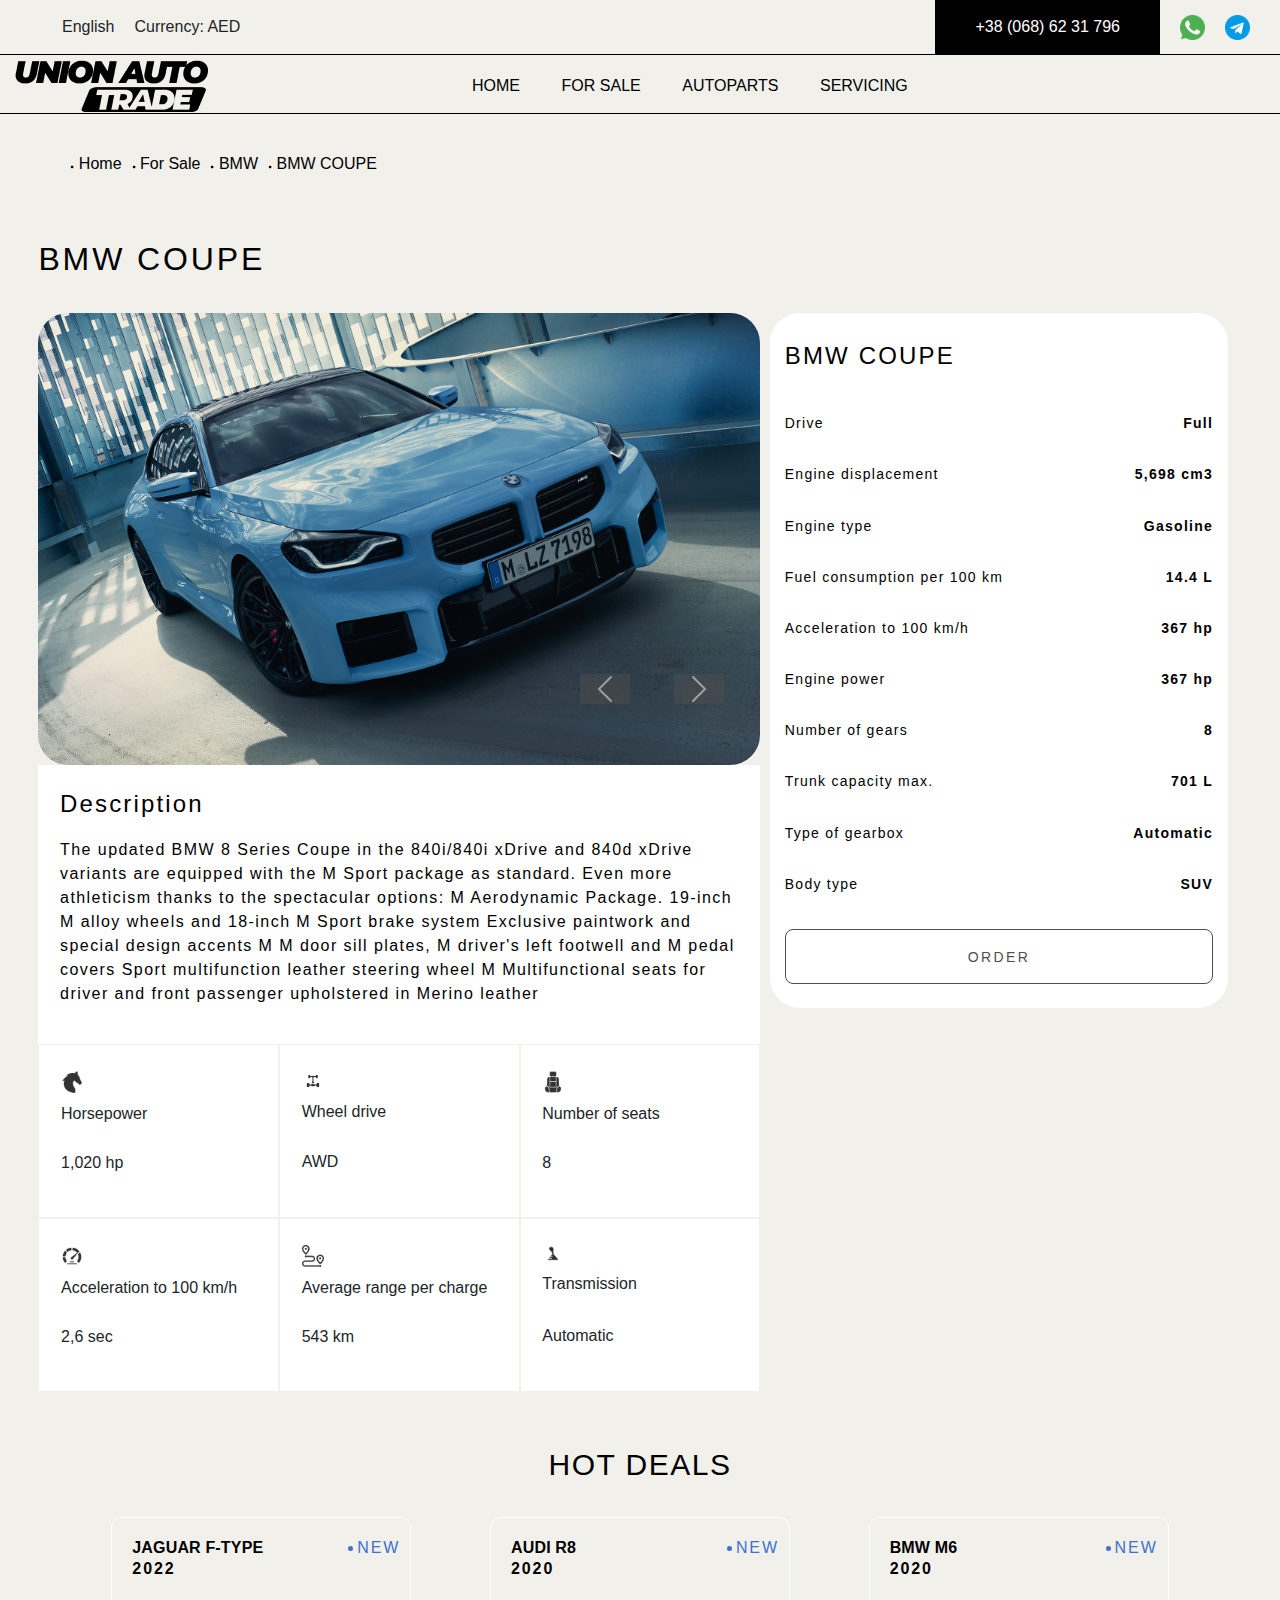
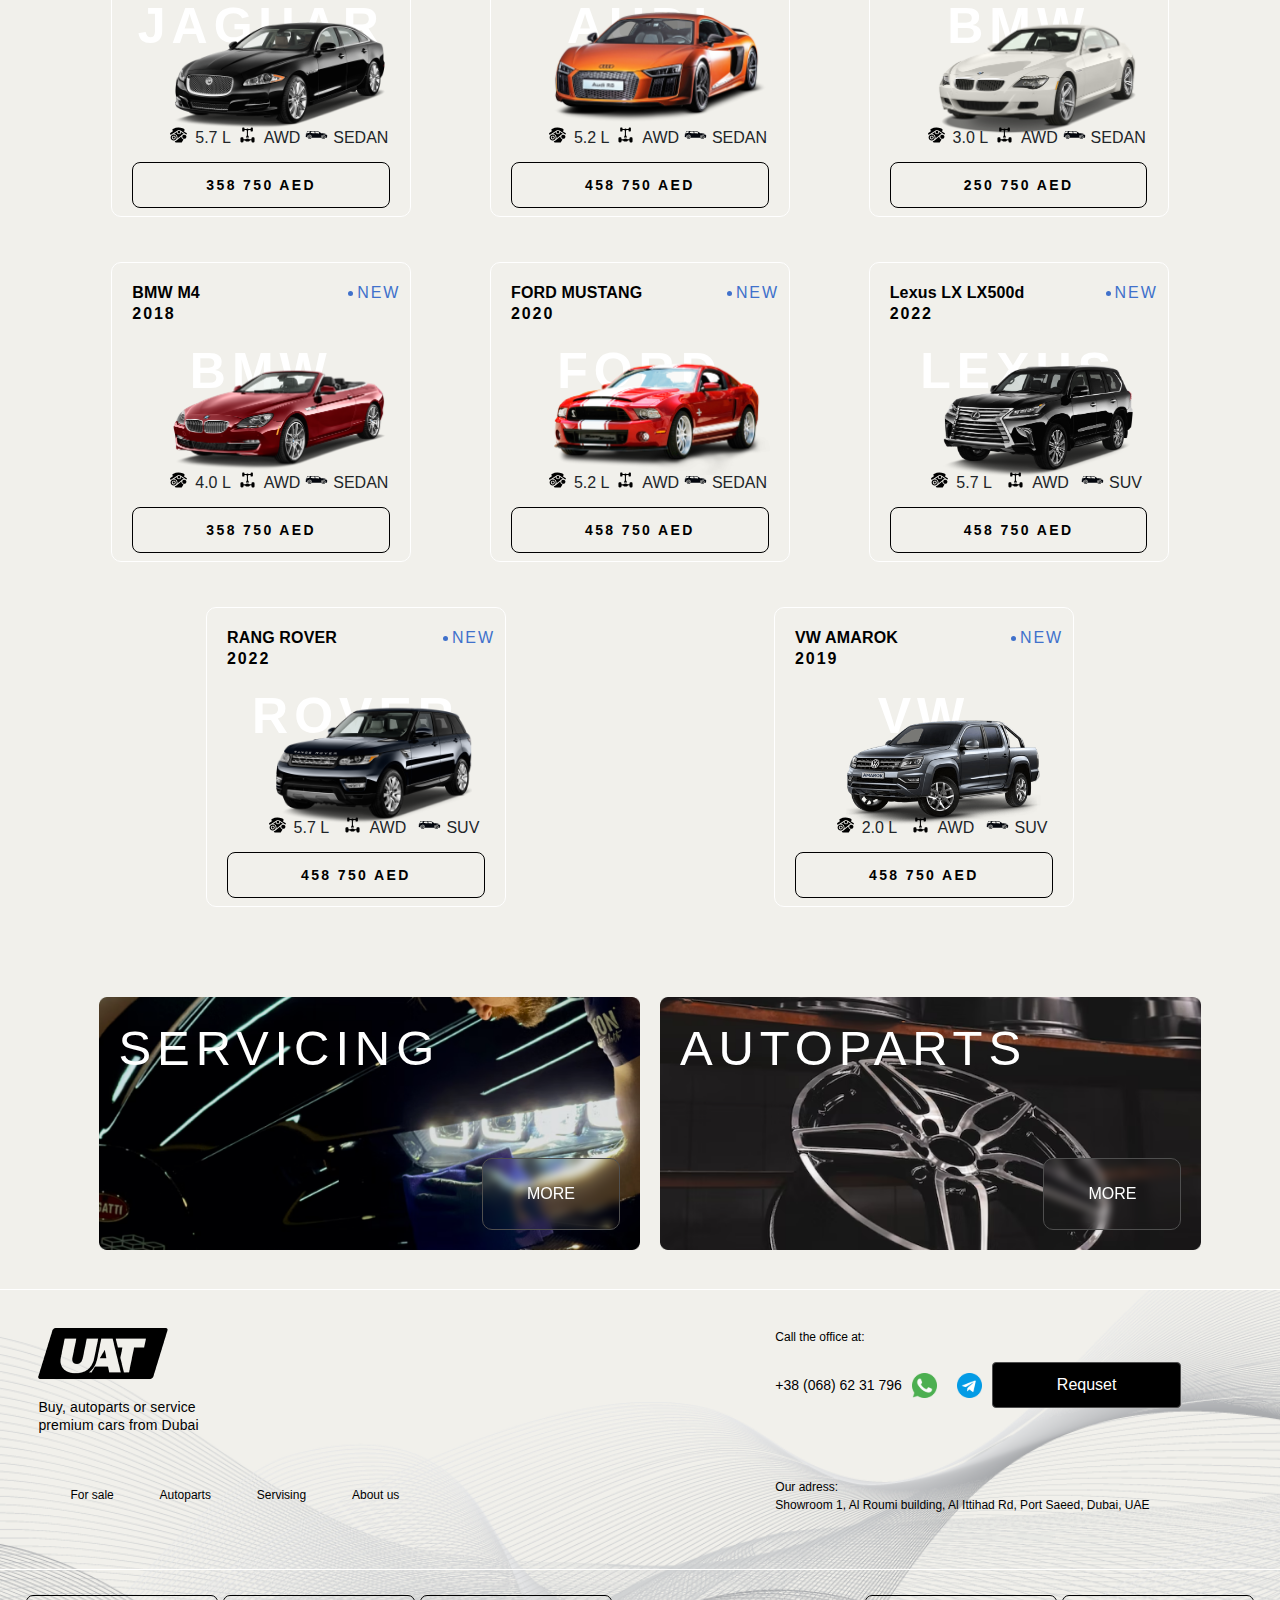
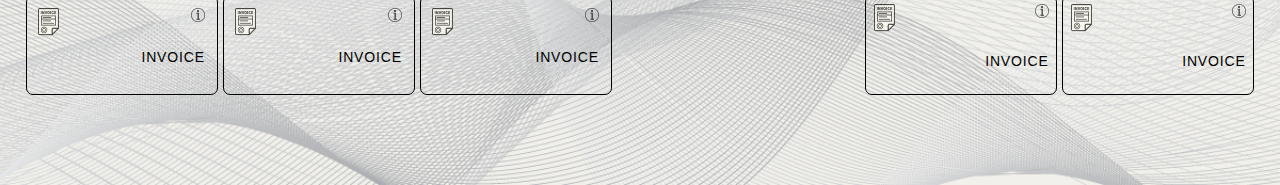
==== commit f698b5b7: "app" ====
--- a/bmw.html
+++ b/bmw.html
@@ -263,215 +263,203 @@
       <section name="hot_deals" class="hot_deals">
         <p class="hot_deals_title">HOT DEALS</p>
         <div class="hot_deals_box">
-          <!--  -->
-          <div class="hot_deals_card">
-            <p class="hot_deals_card_title">JAGUAR</p>
-            <p class="hot_deals_card_year">2022</p>
-            <p class="hot_deals_card_brand">JAGUAR</p>
-            <img
-              class="hot_deals_img"
-              src="./image/hot_deals/jaguar.png"
-              alt=""
-            />
-            <ul class="hot_deals_char">
-              <li class="hot_deals_char_item1">5.7 L</li>
-              <li class="hot_deals_char_item2">AWD</li>
-              <li class="hot_deals_char_item3">SEDAN</li>
-            </ul>
-            <a class="hot_deals_btn" href="">358 750 AED</a>
-
-            <div class="hot_deals_condition">
-              <img
-                class="hot_deals_cond_logo"
-                src="./image/hot_deals/logo.svg"
-                alt=""
-              />
-              <p class="hot_deals_cond_title">NEW</p>
-            </div>
-          </div>
-          <!--  -->
-          <div class="hot_deals_card">
-            <p class="hot_deals_card_title">AUDI R8</p>
-            <p class="hot_deals_card_year">2020</p>
-            <p class="hot_deals_card_brand">AUDI</p>
-            <img
-              class="hot_deals_img"
-              src="./image/hot_deals/audi-r8.png"
-              alt=""
-            />
-            <ul class="hot_deals_char">
-              <li class="hot_deals_char_item1">5.2 L</li>
-              <li class="hot_deals_char_item2">AWD</li>
-              <li class="hot_deals_char_item3">SEDAN</li>
-            </ul>
-            <a class="hot_deals_btn" href="./card_audi.html">458 750 AED</a>
-
-            <div class="hot_deals_condition">
-              <img
-                class="hot_deals_cond_logo"
-                src="./image/hot_deals/logo.svg"
-                alt=""
-              />
-              <p class="hot_deals_cond_title">NEW</p>
-            </div>
-          </div>
-          <!--  -->
-          <div class="hot_deals_card">
-            <p class="hot_deals_card_title">BMW M6</p>
-            <p class="hot_deals_card_year">2020</p>
-            <p class="hot_deals_card_brand">BMW</p>
-            <img
-              class="hot_deals_img"
-              src="./image/hot_deals/BMW-6.png"
-              alt=""
-            />
-            <ul class="hot_deals_char">
-              <li class="hot_deals_char_item1">3.0 L</li>
-              <li class="hot_deals_char_item2">AWD</li>
-              <li class="hot_deals_char_item3">SEDAN</li>
-            </ul>
-            <a class="hot_deals_btn" href="">250 750 AED</a>
-
-            <div class="hot_deals_condition">
-              <img
-                class="hot_deals_cond_logo"
-                src="./image/hot_deals/logo.svg"
-                alt=""
-              />
-              <p class="hot_deals_cond_title">NEW</p>
-            </div>
-          </div>
-          <!--  -->
-          <div class="hot_deals_card">
-            <p class="hot_deals_card_title">BMW M4</p>
-            <p class="hot_deals_card_year">2018</p>
-            <p class="hot_deals_card_brand">BMW</p>
-            <img
-              class="hot_deals_img"
-              src="./image/hot_deals/BMW m4.png"
-              alt=""
-            />
-            <ul class="hot_deals_char">
-              <li class="hot_deals_char_item1">4.0 L</li>
-              <li class="hot_deals_char_item2">AWD</li>
-              <li class="hot_deals_char_item3">SEDAN</li>
-            </ul>
-            <a class="hot_deals_btn" href="">358 750 AED</a>
-
-            <div class="hot_deals_condition">
-              <img
-                class="hot_deals_cond_logo"
-                src="./image/hot_deals/logo.svg"
-                alt=""
-              />
-              <p class="hot_deals_cond_title">NEW</p>
-            </div>
-          </div>
-          <!--  -->
-          <div class="hot_deals_card">
-            <p class="hot_deals_card_title">FORD MUSTANG</p>
-            <p class="hot_deals_card_year">2020</p>
-            <p class="hot_deals_card_brand">FORD</p>
-            <img
-              class="hot_deals_img"
-              src="./image/hot_deals/MUSTANG.png"
-              alt=""
-            />
-            <ul class="hot_deals_char">
-              <li class="hot_deals_char_item1">5.2 L</li>
-              <li class="hot_deals_char_item2">AWD</li>
-              <li class="hot_deals_char_item3">SEDAN</li>
-            </ul>
-            <a class="hot_deals_btn" href="">458 750 AED</a>
-
-            <div class="hot_deals_condition">
-              <img
-                class="hot_deals_cond_logo"
-                src="./image/hot_deals/logo.svg"
-                alt=""
-              />
-              <p class="hot_deals_cond_title">NEW</p>
-            </div>
-          </div>
-          <!--  -->
-          <div class="hot_deals_card">
-            <p class="hot_deals_card_title">Lexus LX LX500d</p>
-            <p class="hot_deals_card_year">2022</p>
-            <p class="hot_deals_card_brand">LEXUS</p>
-            <img
-              class="hot_deals_img"
-              src="./image/hot_deals/LEXUS.png"
-              alt=""
-            />
-            <ul class="hot_deals_char">
-              <li class="hot_deals_char_item1">5.7 L</li>
-              <li class="hot_deals_char_item2">AWD</li>
-              <li class="hot_deals_char_item3">SUV</li>
-            </ul>
-            <a class="hot_deals_btn" href="/card_lexus.html">458 750 AED</a>
-
-            <div class="hot_deals_condition">
-              <img
-                class="hot_deals_cond_logo"
-                src="./image/hot_deals/logo.svg"
-                alt=""
-              />
-              <p class="hot_deals_cond_title">NEW</p>
-            </div>
-          </div>
-          <!--  -->
-          <div class="hot_deals_card">
-            <p class="hot_deals_card_title">RANG ROVER</p>
-            <p class="hot_deals_card_year">2022</p>
-            <p class="hot_deals_card_brand">ROVER</p>
-            <img
-              class="hot_deals_img"
-              src="./image/hot_deals/REN2.png"
-              alt=""
-            />
-            <ul class="hot_deals_char">
-              <li class="hot_deals_char_item1">5.7 L</li>
-              <li class="hot_deals_char_item2">AWD</li>
-              <li class="hot_deals_char_item3">SUV</li>
-            </ul>
-            <a class="hot_deals_btn" href="">458 750 AED</a>
-
-            <div class="hot_deals_condition">
-              <img
-                class="hot_deals_cond_logo"
-                src="./image/hot_deals/logo.svg"
-                alt=""
-              />
-              <p class="hot_deals_cond_title">NEW</p>
-            </div>
-          </div>
-          <!--  -->
-          <div class="hot_deals_card">
-            <p class="hot_deals_card_title">VW AMAROK</p>
-            <p class="hot_deals_card_year">2019</p>
-            <p class="hot_deals_card_brand">VW</p>
-            <img
-              class="hot_deals_img"
-              src="./image/hot_deals/aMAROK.png"
-              alt=""
-            />
-            <ul class="hot_deals_char">
-              <li class="hot_deals_char_item1">2.0 L</li>
-              <li class="hot_deals_char_item2">AWD</li>
-              <li class="hot_deals_char_item3">SUV</li>
-            </ul>
-            <a class="hot_deals_btn" href="">458 750 AED</a>
-
-            <div class="hot_deals_condition">
-              <img
-                class="hot_deals_cond_logo"
-                src="./image/hot_deals/logo.svg"
-                alt=""
-              />
-              <p class="hot_deals_cond_title">NEW</p>
-            </div>
-          </div>
-        </div>
+            <!--  -->
+            <div class="hot_deals_card">
+              <p class="hot_deals_card_title">JAGUAR F-TYPE</p>
+              <p class="hot_deals_card_year">2022</p>
+              <p class="hot_deals_card_brand">JAGUAR</p>
+              <img
+                class="hot_deals_img"
+                src="./image/hot_deals/jaguar.png"
+                alt="jaguar"
+              />
+              <ul class="hot_deals_char">
+                <li class="hot_deals_char_item1">5.7 L</li>
+                <li class="hot_deals_char_item2">AWD</li>
+                <li class="hot_deals_char_item3">SEDAN</li>
+              </ul>
+              <a class="hot_deals_btn" href="./jaguar.html">358 750 AED</a>
+    
+              <div class="hot_deals_condition">
+                <img
+                  class="hot_deals_cond_logo"
+                  src="./image/hot_deals/logo.svg"
+                  alt="JAGUAR"
+                />
+                <p class="hot_deals_cond_title">NEW</p>
+              </div>
+            </div>
+            <!--  -->
+            <div class="hot_deals_card">
+              <p class="hot_deals_card_title">AUDI R8</p>
+              <p class="hot_deals_card_year">2020</p>
+              <p class="hot_deals_card_brand">AUDI</p>
+              <img
+                class="hot_deals_img"
+                src="./image/hot_deals/audi-r8.png"
+                alt=""
+              />
+              <ul class="hot_deals_char">
+                <li class="hot_deals_char_item1">5.2 L</li>
+                <li class="hot_deals_char_item2">AWD</li>
+                <li class="hot_deals_char_item3">SEDAN</li>
+              </ul>
+              <a class="hot_deals_btn" href="./card_audi.html">458 750 AED</a>
+    
+              <div class="hot_deals_condition">
+                <img
+                  class="hot_deals_cond_logo"
+                  src="./image/hot_deals/logo.svg"
+                  alt=""
+                />
+                <p class="hot_deals_cond_title">NEW</p>
+              </div>
+            </div>
+            <!--  -->
+            <div class="hot_deals_card">
+              <p class="hot_deals_card_title">BMW M6</p>
+              <p class="hot_deals_card_year">2020</p>
+              <p class="hot_deals_card_brand">BMW</p>
+              <img class="hot_deals_img" src="./image/hot_deals/BMW-6.png" alt="" />
+              <ul class="hot_deals_char">
+                <li class="hot_deals_char_item1">3.0 L</li>
+                <li class="hot_deals_char_item2">AWD</li>
+                <li class="hot_deals_char_item3">SEDAN</li>
+              </ul>
+              <a class="hot_deals_btn" href="./bmw.html">250 750 AED</a>
+    
+              <div class="hot_deals_condition">
+                <img
+                  class="hot_deals_cond_logo"
+                  src="./image/hot_deals/logo.svg"
+                  alt=""
+                />
+                <p class="hot_deals_cond_title">NEW</p>
+              </div>
+            </div>
+            <!--  -->
+            <div class="hot_deals_card">
+              <p class="hot_deals_card_title">BMW M4</p>
+              <p class="hot_deals_card_year">2018</p>
+              <p class="hot_deals_card_brand">BMW</p>
+              <img
+                class="hot_deals_img"
+                src="./image/hot_deals/BMW m4.png"
+                alt=""
+              />
+              <ul class="hot_deals_char">
+                <li class="hot_deals_char_item1">4.0 L</li>
+                <li class="hot_deals_char_item2">AWD</li>
+                <li class="hot_deals_char_item3">SEDAN</li>
+              </ul>
+              <a class="hot_deals_btn" href="./bmw.html">358 750 AED</a>
+    
+              <div class="hot_deals_condition">
+                <img
+                  class="hot_deals_cond_logo"
+                  src="./image/hot_deals/logo.svg"
+                  alt=""
+                />
+                <p class="hot_deals_cond_title">NEW</p>
+              </div>
+            </div>
+            <!--  -->
+            <div class="hot_deals_card">
+              <p class="hot_deals_card_title">FORD MUSTANG</p>
+              <p class="hot_deals_card_year">2020</p>
+              <p class="hot_deals_card_brand">FORD</p>
+              <img
+                class="hot_deals_img"
+                src="./image/hot_deals/MUSTANG.png"
+                alt=""
+              />
+              <ul class="hot_deals_char">
+                <li class="hot_deals_char_item1">5.2 L</li>
+                <li class="hot_deals_char_item2">AWD</li>
+                <li class="hot_deals_char_item3">SEDAN</li>
+              </ul>
+              <a class="hot_deals_btn" href="./mustang.html">458 750 AED</a>
+    
+              <div class="hot_deals_condition">
+                <img
+                  class="hot_deals_cond_logo"
+                  src="./image/hot_deals/logo.svg"
+                  alt=""
+                />
+                <p class="hot_deals_cond_title">NEW</p>
+              </div>
+            </div>
+            <!--  -->
+            <div class="hot_deals_card">
+              <p class="hot_deals_card_title">Lexus LX LX500d</p>
+              <p class="hot_deals_card_year">2022</p>
+              <p class="hot_deals_card_brand">LEXUS</p>
+              <img class="hot_deals_img" src="./image/hot_deals/LEXUS.png" alt="" />
+              <ul class="hot_deals_char">
+                <li class="hot_deals_char_item1">5.7 L</li>
+                <li class="hot_deals_char_item2">AWD</li>
+                <li class="hot_deals_char_item3">SUV</li>
+              </ul>
+              <a class="hot_deals_btn" href="./card_lexus.html">458 750 AED</a>
+    
+              <div class="hot_deals_condition">
+                <img
+                  class="hot_deals_cond_logo"
+                  src="./image/hot_deals/logo.svg"
+                  alt=""
+                />
+                <p class="hot_deals_cond_title">NEW</p>
+              </div>
+            </div>
+            <!--  -->
+            <div class="hot_deals_card">
+              <p class="hot_deals_card_title">RANG ROVER</p>
+              <p class="hot_deals_card_year">2022</p>
+              <p class="hot_deals_card_brand">ROVER</p>
+              <img class="hot_deals_img" src="./image/hot_deals/REN2.png" alt="" />
+              <ul class="hot_deals_char">
+                <li class="hot_deals_char_item1">5.7 L</li>
+                <li class="hot_deals_char_item2">AWD</li>
+                <li class="hot_deals_char_item3">SUV</li>
+              </ul>
+              <a class="hot_deals_btn" href="./range_rover.html">458 750 AED</a>
+    
+              <div class="hot_deals_condition">
+                <img
+                  class="hot_deals_cond_logo"
+                  src="./image/hot_deals/logo.svg"
+                  alt=""
+                />
+                <p class="hot_deals_cond_title">NEW</p>
+              </div>
+            </div>
+            <!--  -->
+            <div class="hot_deals_card">
+              <p class="hot_deals_card_title">VW AMAROK</p>
+              <p class="hot_deals_card_year">2019</p>
+              <p class="hot_deals_card_brand">VW</p>
+              <img
+                class="hot_deals_img"
+                src="./image/hot_deals/aMAROK.png"
+                alt=""
+              />
+              <ul class="hot_deals_char">
+                <li class="hot_deals_char_item1">2.0 L</li>
+                <li class="hot_deals_char_item2">AWD</li>
+                <li class="hot_deals_char_item3">SUV</li>
+              </ul>
+              <a class="hot_deals_btn" href="./vv_amarock.html">458 750 AED</a>
+    
+              <div class="hot_deals_condition">
+                <img
+                  class="hot_deals_cond_logo"
+                  src="./image/hot_deals/logo.svg"
+                  alt=""
+                />
+                <p class="hot_deals_cond_title">NEW</p>
+              </div>
+            </div>
+          </div>
       </section>
 
       <!--  -->
